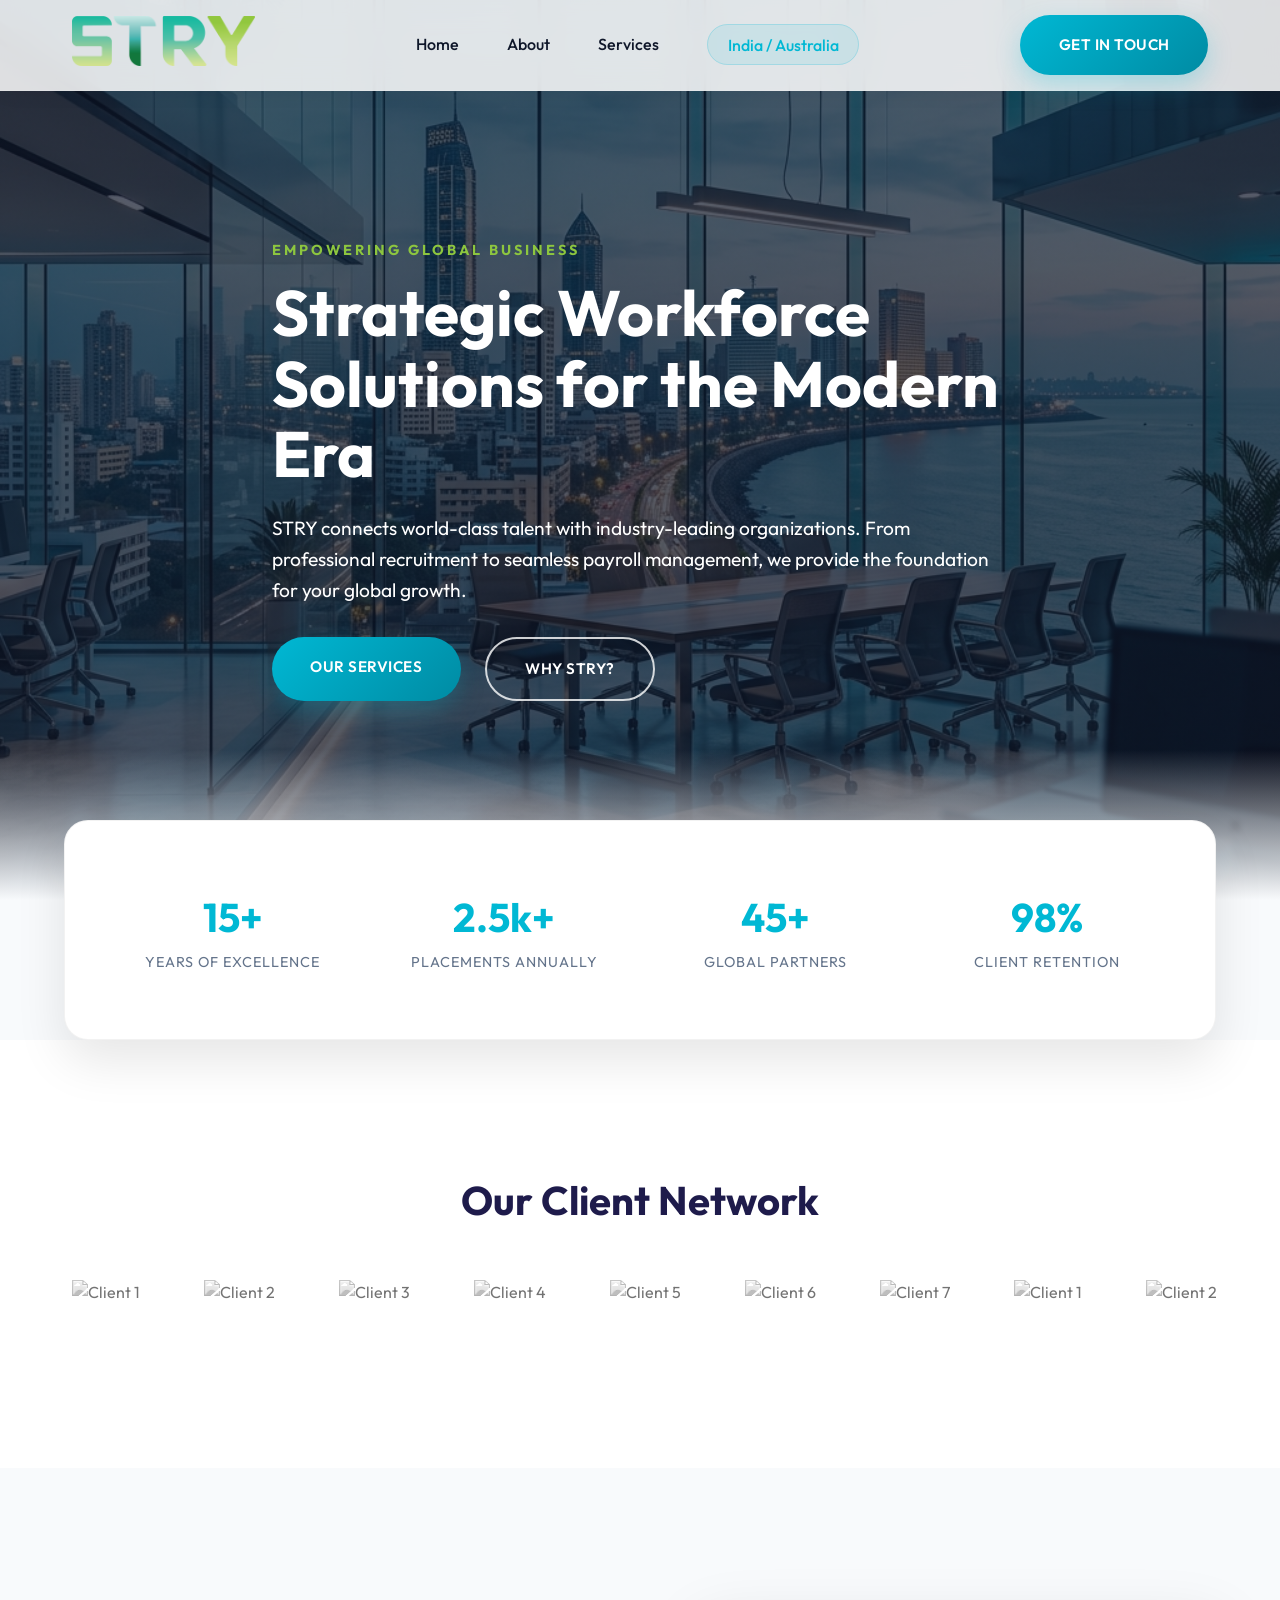
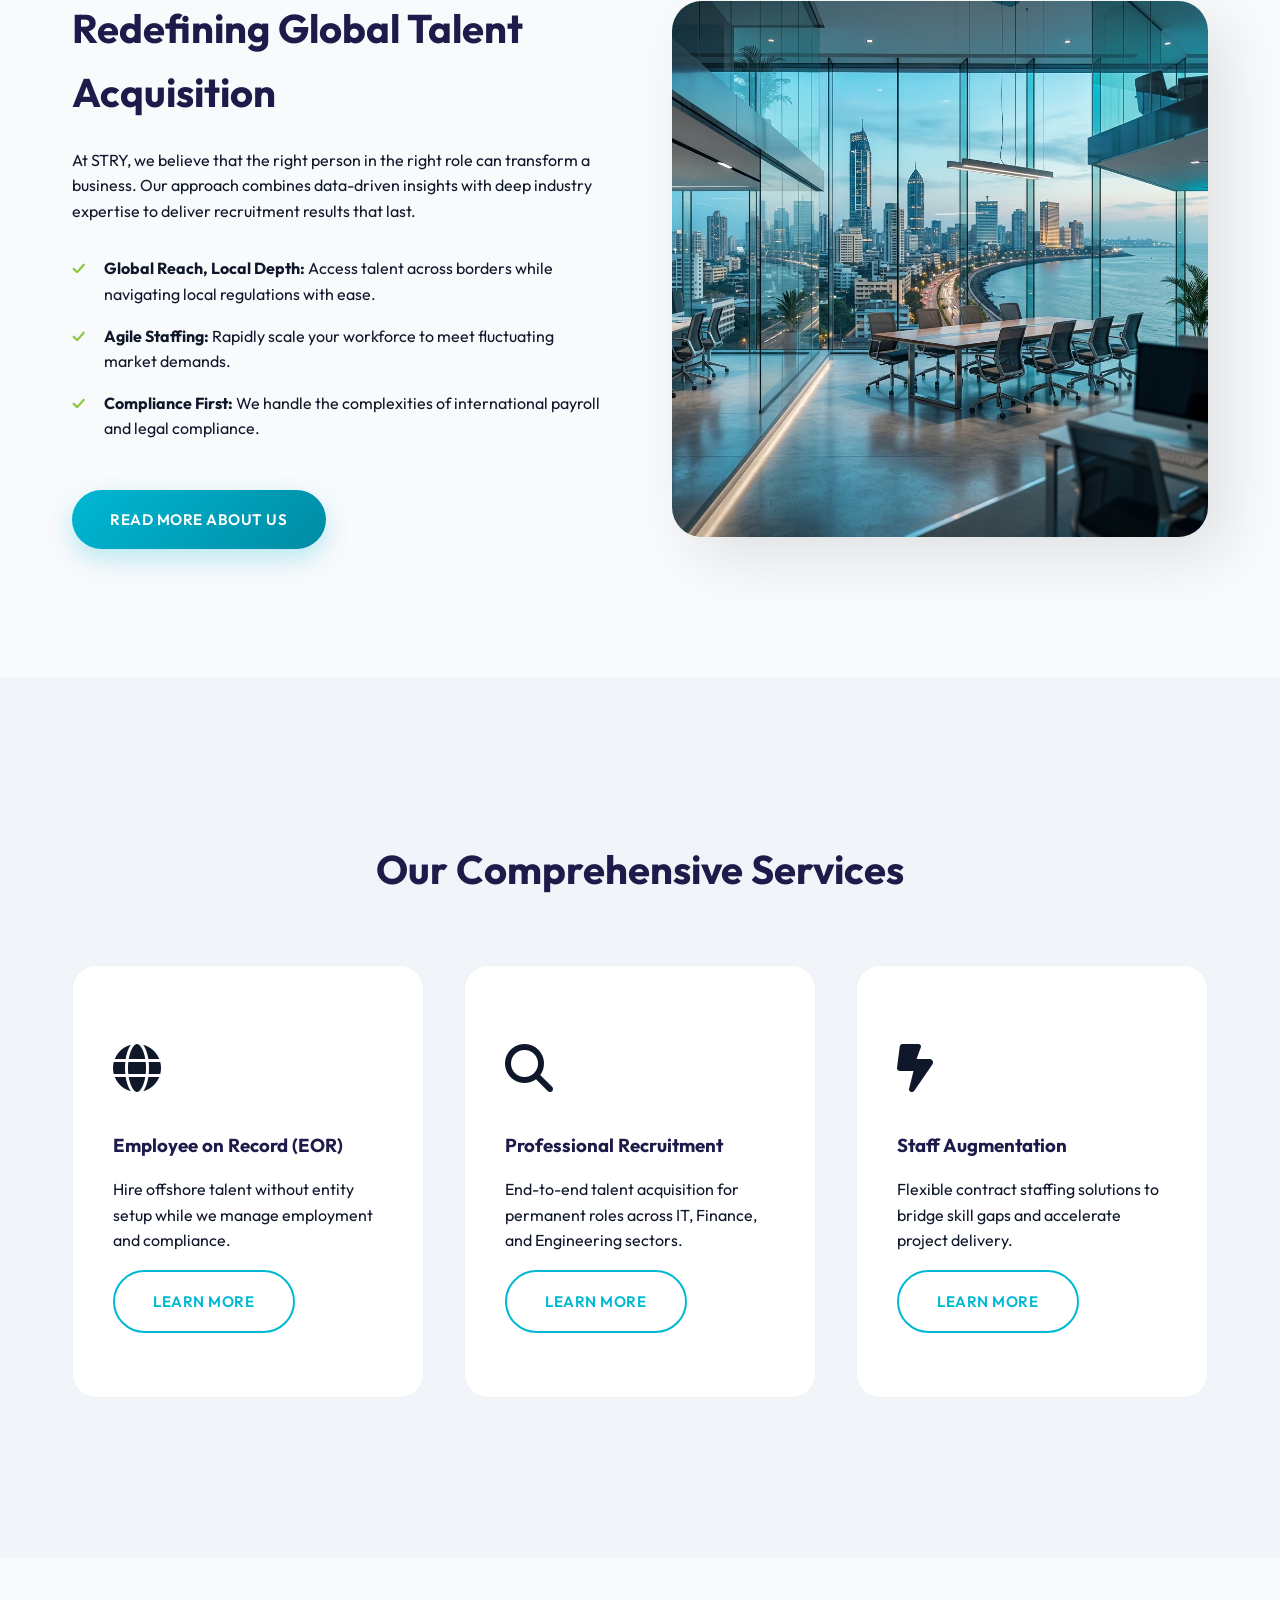
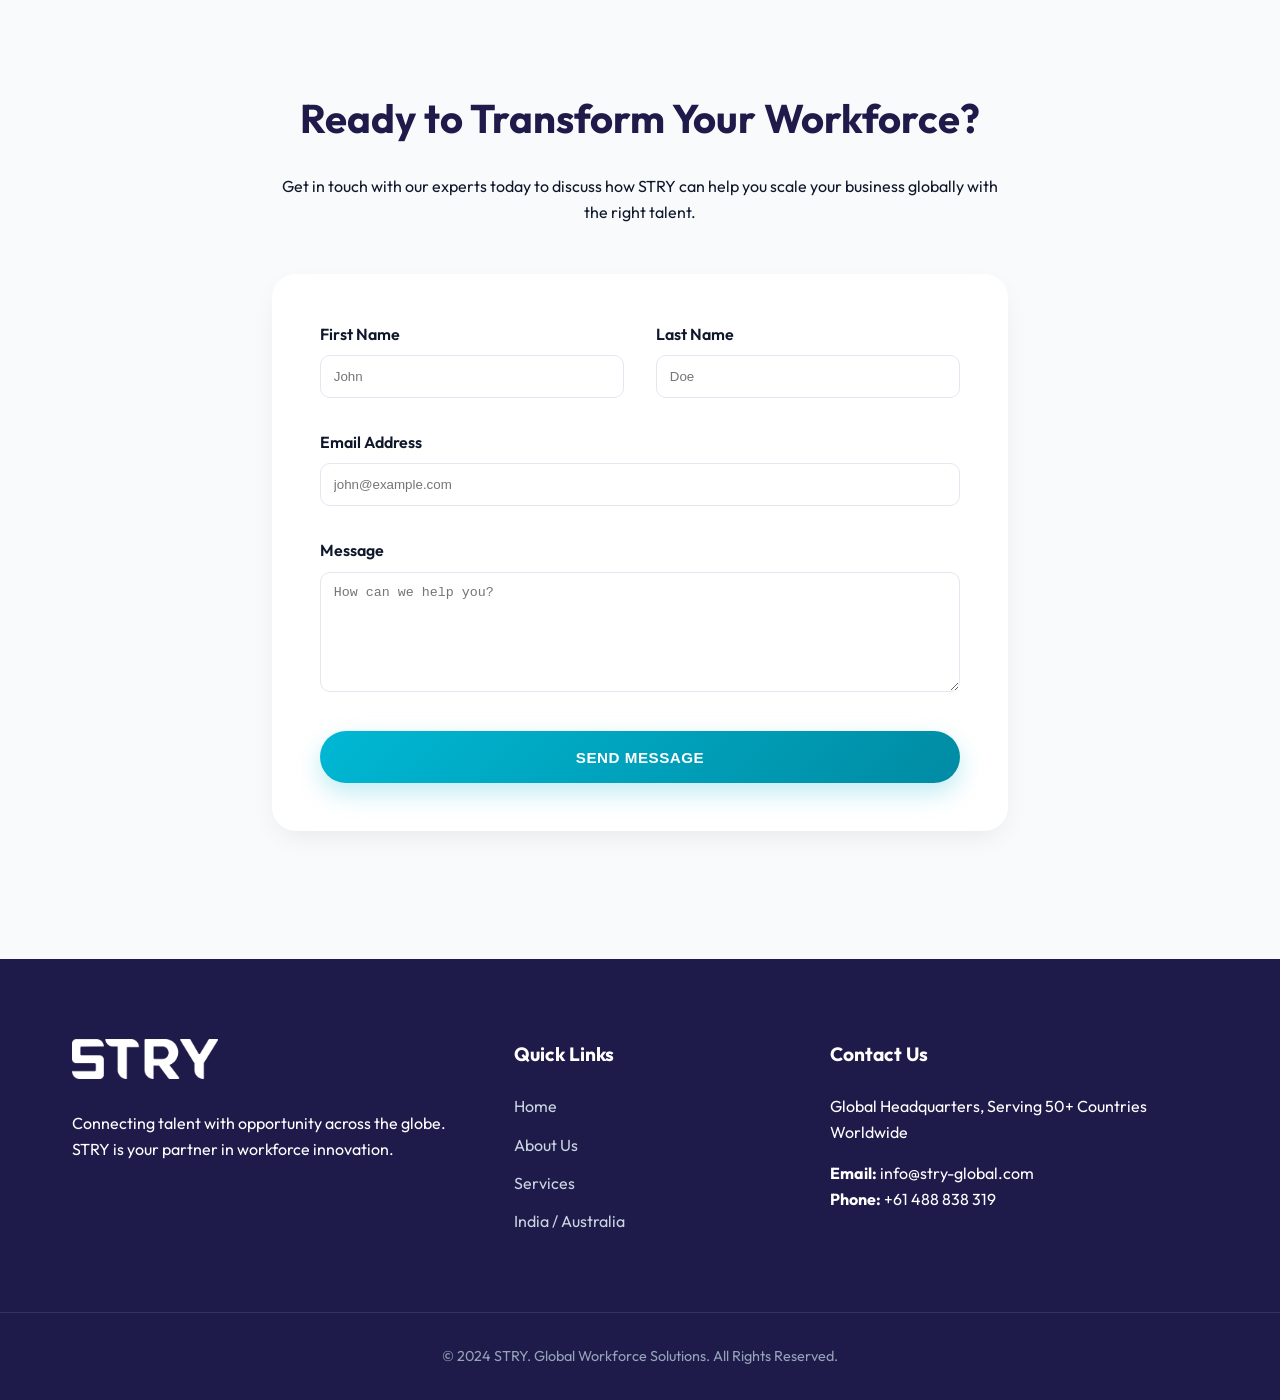
==== index.html @ 32bda9dc "Initial commit" ====
<!DOCTYPE html>
<html lang="en">

<head>
    <meta charset="UTF-8">
    <meta name="viewport" content="width=device-width, initial-scale=1.0">
    <title>STRY | Global Workforce Solutions & Recruitment Excellence</title>
    <meta name="description"
        content="STRY offers premier global workforce solutions, recruitment, and payroll management for businesses worldwide.">
    <link rel="stylesheet" href="style.css">
    <link rel="preconnect" href="https://fonts.googleapis.com">
    <link rel="preconnect" href="https://fonts.gstatic.com" crossorigin>
    <link href="https://fonts.googleapis.com/css2?family=Outfit:wght@300;400;500;600;700&display=swap" rel="stylesheet">
    <link rel="stylesheet" href="https://cdnjs.cloudflare.com/ajax/libs/font-awesome/6.5.1/css/all.min.css">
</head>

<body>
    <header>
        <nav class="container">
            <div class="logo">
                <a href="index.html"><img src="assets/logo.png" alt="STRY Logo" id="site-logo"></a>
            </div>
            <ul class="nav-links">
                <li><a href="index.html" class="active">Home</a></li>
                <li><a href="about.html">About</a></li>
                <li><a href="services.html">Services</a></li>
                <li><a href="coming-soon.html" class="special-link">India / Australia</a></li>
            </ul>
            <div class="nav-cta">
                <a href="#contact" class="btn btn-primary">Get in Touch</a>
            </div>
            <div class="menu-toggle" id="mobile-menu">
                <span></span>
                <span></span>
                <span></span>
            </div>
        </nav>
    </header>

    <main>
        <section id="home" class="hero">
            <div class="container hero-content">
                <h2 class="subheading reveal">EMPOWERING GLOBAL BUSINESS</h2>
                <h1 class="reveal delay-1">Strategic Workforce Solutions for the Modern Era</h1>
                <p class="reveal delay-2">STRY connects world-class talent with industry-leading organizations. From
                    professional recruitment to seamless payroll management, we provide the foundation for your global
                    growth.</p>
                <div class="hero-btns reveal delay-3">
                    <a href="services.html" class="btn btn-primary">Our Services</a>
                    <a href="about.html" class="btn btn-secondary">Why STRY?</a>
                </div>
            </div>
        </section>

        <section id="stats" class="stats-section reveal">
            <div class="container stats-grid">
                <div class="stat-item reveal delay-1">
                    <span class="number">15+</span>
                    <span class="label">Years of Excellence</span>
                </div>
                <div class="stat-item reveal delay-2">
                    <span class="number">2.5k+</span>
                    <span class="label">Placements Annually</span>
                </div>
                <div class="stat-item reveal delay-3">
                    <span class="number">45+</span>
                    <span class="label">Global Partners</span>
                </div>
                <div class="stat-item reveal delay-4">
                    <span class="number">98%</span>
                    <span class="label">Client Retention</span>
                </div>
            </div>
        </section>

        <section class="client-network reveal">
            <div class="container">
                <h2 class="section-title centered" style="margin-bottom: 3rem;">Our Client Network</h2>
                <div class="carousel-container">
                    <!-- Duplicate logos for infinite scroll effect -->
                    <img src="https://upload.wikimedia.org/wikipedia/commons/a/a9/Amazon_logo.svg" alt="Client 1"
                        class="client-logo">
                    <img src="https://upload.wikimedia.org/wikipedia/commons/2/2f/Google_2015_logo.svg" alt="Client 2"
                        class="client-logo">
                    <img src="https://upload.wikimedia.org/wikipedia/commons/0/08/Netflix_2015_logo.svg" alt="Client 3"
                        class="client-logo">
                    <img src="https://upload.wikimedia.org/wikipedia/commons/b/b1/Tesla_Motors.svg" alt="Client 4"
                        class="client-logo">
                    <img src="https://upload.wikimedia.org/wikipedia/commons/4/44/Microsoft_logo.svg" alt="Client 5"
                        class="client-logo">
                    <img src="https://upload.wikimedia.org/wikipedia/commons/f/fa/Apple_logo_black.svg" alt="Client 6"
                        class="client-logo">
                    <img src="https://upload.wikimedia.org/wikipedia/commons/0/05/Facebook_Logo_%282019%29.png"
                        alt="Client 7" class="client-logo">
                    <!-- Repeat for seamless transition -->
                    <img src="https://upload.wikimedia.org/wikipedia/commons/a/a9/Amazon_logo.svg" alt="Client 1"
                        class="client-logo">
                    <img src="https://upload.wikimedia.org/wikipedia/commons/2/2f/Google_2015_logo.svg" alt="Client 2"
                        class="client-logo">
                    <img src="https://upload.wikimedia.org/wikipedia/commons/0/08/Netflix_2015_logo.svg" alt="Client 3"
                        class="client-logo">
                    <img src="https://upload.wikimedia.org/wikipedia/commons/b/b1/Tesla_Motors.svg" alt="Client 4"
                        class="client-logo">
                    <img src="https://upload.wikimedia.org/wikipedia/commons/4/44/Microsoft_logo.svg" alt="Client 5"
                        class="client-logo">
                    <img src="https://upload.wikimedia.org/wikipedia/commons/f/fa/Apple_logo_black.svg" alt="Client 6"
                        class="client-logo">
                    <img src="https://upload.wikimedia.org/wikipedia/commons/0/05/Facebook_Logo_%282019%29.png"
                        alt="Client 7" class="client-logo">
                </div>
            </div>
        </section>

        <section id="about" class="about-section" style="background: var(--bg-light);">
            <div class="container about-grid">
                <div class="about-text">
                    <h2 class="section-title reveal">Redefining Global Talent Acquisition</h2>
                    <p class="reveal delay-1">At STRY, we believe that the right person in the right role can transform
                        a business. Our approach combines data-driven insights with deep industry expertise to deliver
                        recruitment results that last.</p>
                    <ul class="features-list">
                        <li class="reveal delay-2"><strong>Global Reach, Local Depth:</strong> Access talent across
                            borders while navigating local regulations with ease.</li>
                        <li class="reveal delay-3"><strong>Agile Staffing:</strong> Rapidly scale your workforce to meet
                            fluctuating market demands.</li>
                        <li class="reveal delay-4"><strong>Compliance First:</strong> We handle the complexities of
                            international payroll and legal compliance.</li>
                    </ul>
                    <a href="about.html" class="btn btn-primary reveal delay-5" style="margin-top: 2rem;">Read More
                        About Us</a>
                </div>
                <div class="about-image reveal delay-3">
                    <img src="assets/hero-bg.png" alt="STRY Global Office" class="rounded-img">
                </div>
            </div>
        </section>

        <section id="services" class="services-section">
            <div class="container">
                <h2 class="section-title centered reveal">Our Comprehensive Services</h2>
                <div class="services-grid">
                    <div class="service-card reveal delay-1">
                        <div class="service-icon"><i class="fa-solid fa-globe"></i></div>
                        <h3>Employee on Record (EOR)</h3>
                        <p>Hire offshore talent without entity setup while we manage employment and compliance.</p>
                        <a href="service-details.html" class="btn btn-secondary"
                            style="margin-top: 1rem; color: var(--primary); border-color: var(--primary);">Learn
                            More</a>
                    </div>
                    <div class="service-card reveal delay-2">
                        <div class="service-icon"><i class="fa-solid fa-magnifying-glass"></i></div>
                        <h3>Professional Recruitment</h3>
                        <p>End-to-end talent acquisition for permanent roles across IT, Finance, and Engineering
                            sectors.</p>
                        <a href="service-details.html" class="btn btn-secondary"
                            style="margin-top: 1rem; color: var(--primary); border-color: var(--primary);">Learn
                            More</a>
                    </div>
                    <div class="service-card reveal delay-3">
                        <div class="service-icon"><i class="fa-solid fa-bolt-lightning"></i></div>
                        <h3>Staff Augmentation</h3>
                        <p>Flexible contract staffing solutions to bridge skill gaps and accelerate project delivery.
                        </p>
                        <a href="service-details.html" class="btn btn-secondary"
                            style="margin-top: 1rem; color: var(--primary); border-color: var(--primary);">Learn
                            More</a>
                    </div>
                </div>
            </div>
        </section>

        <section id="contact" class="about-section">
            <div class="container" style="max-width: 800px; text-align: center;">
                <h2 class="section-title reveal">Ready to Transform Your Workforce?</h2>
                <p class="reveal delay-1">Get in touch with our experts today to discuss how STRY can help you scale
                    your business globally with the right talent.</p>
                <form class="reveal delay-2"
                    style="margin-top: 3rem; text-align: left; background: white; padding: 3rem; border-radius: 24px; box-shadow: var(--shadow);">
                    <div style="display: grid; grid-template-columns: 1fr 1fr; gap: 2rem; margin-bottom: 2rem;">
                        <div>
                            <label style="display: block; margin-bottom: 0.5rem; font-weight: 600;">First Name</label>
                            <input type="text" placeholder="John"
                                style="width: 100%; padding: 0.8rem; border: 1px solid #e2e8f0; border-radius: 10px;">
                        </div>
                        <div>
                            <label style="display: block; margin-bottom: 0.5rem; font-weight: 600;">Last Name</label>
                            <input type="text" placeholder="Doe"
                                style="width: 100%; padding: 0.8rem; border: 1px solid #e2e8f0; border-radius: 10px;">
                        </div>
                    </div>
                    <div style="margin-bottom: 2rem;">
                        <label style="display: block; margin-bottom: 0.5rem; font-weight: 600;">Email Address</label>
                        <input type="email" placeholder="john@example.com"
                            style="width: 100%; padding: 0.8rem; border: 1px solid #e2e8f0; border-radius: 10px;">
                    </div>
                    <div style="margin-bottom: 2rem;">
                        <label style="display: block; margin-bottom: 0.5rem; font-weight: 600;">Message</label>
                        <textarea placeholder="How can we help you?"
                            style="width: 100%; padding: 0.8rem; border: 1px solid #e2e8f0; border-radius: 10px; height: 120px;"></textarea>
                    </div>
                    <button type="submit" class="btn btn-primary" style="width: 100%;">Send Message</button>
                </form>
            </div>
        </section>
    </main>

    <footer>
        <div class="container footer-grid">
            <div class="footer-info reveal">
                <img src="assets/logo.png" alt="STRY Logo" class="footer-logo">
                <p>Connecting talent with opportunity across the globe. STRY is your partner in workforce innovation.
                </p>
            </div>
            <div class="footer-links reveal delay-1">
                <h4>Quick Links</h4>
                <ul>
                    <li><a href="index.html">Home</a></li>
                    <li><a href="about.html">About Us</a></li>
                    <li><a href="services.html">Services</a></li>
                    <li><a href="coming-soon.html">India / Australia</a></li>
                </ul>
            </div>
            <div class="footer-contact reveal delay-2">
                <h4>Contact Us</h4>
                <p>Global Headquarters, Serving 50+ Countries Worldwide</p>
                <p style="margin-top: 1rem;"><strong>Email:</strong> info@stry-global.com</p>
                <p><strong>Phone:</strong> +61 488 838 319</p>
            </div>
        </div>
        <div class="footer-bottom">
            <p>&copy; 2024 STRY. Global Workforce Solutions. All Rights Reserved.</p>
        </div>
    </footer>

    <script src="script.js"></script>
</body>

</html>
---- style.css ----
:root {
    --primary: #00B8D4;
    --primary-dark: #008ba3;
    --secondary: #8DC63F;
    --accent: #FF5722;
    --bg-light: #f8fafc;
    --text-dark: #0f172a;
    --text-muted: #64748b;
    --white: #ffffff;
    --dark-navy: #1e1b4b;
    --glass: rgba(255, 255, 255, 0.85);
    --transition: all 0.4s cubic-bezier(0.4, 0, 0.2, 1);
    --shadow: 0 10px 30px -10px rgba(0, 0, 0, 0.1);
}

* {
    margin: 0;
    padding: 0;
    box-sizing: border-box;
}

body {
    font-family: 'Outfit', sans-serif;
    background-color: var(--bg-light);
    color: var(--text-dark);
    line-height: 1.6;
    overflow-x: hidden;
}

.container {
    max-width: 1200px;
    margin: 0 auto;
    padding: 0 2rem;
}

/* Header & Nav */
header {
    background: var(--glass);
    backdrop-filter: blur(15px);
    -webkit-backdrop-filter: blur(15px);
    position: fixed;
    top: 0;
    width: 100%;
    z-index: 1000;
    box-shadow: 0 2px 20px rgba(0, 0, 0, 0.05);
    border-bottom: 1px solid rgba(255, 255, 255, 0.1);
}

nav {
    display: flex;
    justify-content: space-between;
    align-items: center;
    height: 90px;
}

.logo img {
    height: 50px;
    transition: var(--transition);
}

.nav-links {
    display: flex;
    list-style: none;
    gap: 3rem;
}

.nav-links a {
    text-decoration: none;
    color: var(--text-dark);
    font-weight: 500;
    font-size: 1rem;
    transition: var(--transition);
    position: relative;
}

.nav-links a:hover {
    color: var(--primary);
}

.nav-links a.special-link {
    color: var(--primary);
    background: rgba(0, 184, 212, 0.1);
    padding: 0.6rem 1.2rem;
    border-radius: 50px;
    border: 1px solid rgba(0, 184, 212, 0.2);
}

.nav-links a.special-link:hover {
    background: var(--primary);
    color: var(--white);
    transform: translateY(-2px);
}

.btn {
    padding: 1.1rem 2.4rem;
    border-radius: 50px;
    text-decoration: none;
    font-weight: 600;
    transition: var(--transition);
    display: inline-block;
    cursor: pointer;
    border: none;
    font-size: 0.95rem;
    letter-spacing: 0.5px;
    text-transform: uppercase;
}

.btn-primary {
    background: linear-gradient(135deg, var(--primary), var(--primary-dark));
    color: var(--white);
    box-shadow: 0 10px 25px rgba(0, 184, 212, 0.25);
}

.btn-primary:hover {
    transform: translateY(-4px);
    box-shadow: 0 15px 35px rgba(0, 184, 212, 0.35);
}

.btn-secondary {
    background: transparent;
    color: var(--white);
    border: 2px solid rgba(255, 255, 255, 0.8);
}

.btn-secondary:hover {
    background: var(--white);
    color: var(--primary);
    transform: translateY(-4px);
}

/* Hero Section */
.hero {
    min-height: 100vh;
    background: linear-gradient(rgba(15, 23, 42, 0.7), rgba(15, 23, 42, 0.7)), url('assets/hero-bg.png');
    background-size: cover;
    background-position: center;
    display: flex;
    align-items: center;
    color: var(--white);
    position: relative;
    padding: 120px 0 80px;
}

.hero.small-hero {
    min-height: 50vh;
}

.hero::after {
    content: '';
    position: absolute;
    bottom: 0;
    left: 0;
    right: 0;
    height: 150px;
    background: linear-gradient(to top, var(--bg-light), transparent);
}

.hero-content {
    max-width: 800px;
}

.subheading {
    color: var(--secondary);
    letter-spacing: 3px;
    font-size: 0.9rem;
    margin-bottom: 1rem;
}

.hero h1 {
    font-size: 4rem;
    line-height: 1.1;
    margin-bottom: 1.5rem;
    font-weight: 700;
}

.hero p {
    font-size: 1.2rem;
    margin-bottom: 2rem;
    opacity: 0.9;
}

.hero-btns {
    display: flex;
    gap: 1.5rem;
}

/* Stats Section */
.stats-section {
    background: var(--white);
    padding: 4rem 0;
    margin-top: -80px;
    position: relative;
    z-index: 10;
    border-radius: 24px;
    box-shadow: 0 20px 50px rgba(0, 0, 0, 0.1);
    width: 90%;
    margin-left: auto;
    margin-right: auto;
    border: 1px solid rgba(0,0,0,0.05);
}

.stats-grid {
    display: grid;
    grid-template-columns: repeat(4, 1fr);
    text-align: center;
}

.stat-item .number {
    display: block;
    font-size: 2.5rem;
    font-weight: 700;
    color: var(--primary);
}

.stat-item .label {
    color: var(--text-muted);
    font-size: 0.9rem;
    text-transform: uppercase;
    letter-spacing: 1px;
}

/* About Section */
.about-section {
    padding: 8rem 0;
}

.about-grid {
    display: grid;
    grid-template-columns: 1fr 1fr;
    gap: 4rem;
    align-items: center;
}

.section-title {
    font-size: 2.5rem;
    margin-bottom: 1.5rem;
    color: var(--dark-navy);
}

.section-title.centered {
    text-align: center;
    margin-bottom: 4rem;
}

.features-list {
    list-style: none;
    margin-top: 2rem;
}

.features-list li {
    margin-bottom: 1rem;
    padding-left: 2rem;
    position: relative;
}

.features-list li::before {
    content: '✓';
    position: absolute;
    left: 0;
    color: var(--secondary);
    font-weight: bold;
}

.rounded-img {
    width: 100%;
    border-radius: 30px;
    box-shadow: 20px 20px 60px rgba(0, 0, 0, 0.1);
}

/* Services Section */
.services-section {
    background-color: #f1f5f9;
    padding: 10rem 0;
}

.services-grid {
    display: grid;
    grid-template-columns: repeat(3, 1fr);
    gap: 2.5rem;
}

.service-card {
    background: var(--white);
    padding: 4rem 2.5rem;
    border-radius: 24px;
    transition: var(--transition);
    border: 1px solid rgba(0,0,0,0.05);
    position: relative;
    overflow: hidden;
}

.service-card::before {
    content: '';
    position: absolute;
    top: 0;
    left: 0;
    width: 100%;
    height: 4px;
    background: var(--primary);
    transform: scaleX(0);
    transition: var(--transition);
}

.service-card:hover::before {
    transform: scaleX(1);
}

.service-card:hover {
    transform: translateY(-15px) scale(1.02);
    box-shadow: 0 30px 60px rgba(0, 0, 0, 0.12);
}

.service-icon {
    font-size: 3rem;
    margin-bottom: 1.5rem;
}

.service-card h3 {
    margin-bottom: 1rem;
    color: var(--dark-navy);
}

/* Footer */
footer {
    background: var(--dark-navy);
    color: var(--white);
    padding: 5rem 0 2rem;
}

.footer-grid {
    display: grid;
    grid-template-columns: 1.5fr 1fr 1.5fr;
    gap: 4rem;
    margin-bottom: 4rem;
}

.footer-logo {
    height: 40px;
    margin-bottom: 1.5rem;
    filter: brightness(0) invert(1);
}

.footer-links h4, .footer-contact h4 {
    margin-bottom: 1.5rem;
    font-size: 1.2rem;
}

.footer-links ul {
    list-style: none;
}

.footer-links li {
    margin-bottom: 0.8rem;
}

.footer-links a {
    color: #cbd5e1;
    text-decoration: none;
    transition: var(--transition);
}

.footer-links a:hover {
    color: var(--secondary);
}

.newsletter-form {
    display: flex;
    gap: 1rem;
    margin-top: 1rem;
}

.newsletter-form input {
    padding: 0.8rem 1.5rem;
    border-radius: 50px;
    border: none;
    flex: 1;
}

.footer-bottom {
    text-align: center;
    padding-top: 2rem;
    border-top: 1px solid rgba(255, 255, 255, 0.1);
    color: #94a3b8;
    font-size: 0.9rem;
}

/* Mobile Menu */
.menu-toggle {
    display: none;
    flex-direction: column;
    gap: 6px;
    cursor: pointer;
}

.menu-toggle span {
    width: 30px;
    height: 3px;
    background: var(--text-dark);
    border-radius: 10px;
}

@media (max-width: 992px) {
    .nav-links {
        position: fixed;
        top: 90px;
        left: -100%;
        width: 100%;
        height: calc(100vh - 90px);
        background: var(--white);
        flex-direction: column;
        align-items: center;
        padding-top: 4rem;
        transition: var(--transition);
        z-index: 999;
    }
    
    .nav-links.active {
        left: 0;
    }

    .nav-cta {
        display: none;
    }
    
    .menu-toggle {
        display: flex;
    }
    
    .hero h1 {
        font-size: 3rem;
    }
    
    .about-grid, .footer-grid {
        grid-template-columns: 1fr;
    }
    
    .services-grid {
        grid-template-columns: 1fr 1fr;
    }
    
    .stats-grid {
        grid-template-columns: 1fr 1fr;
        gap: 2rem;
    }
}

/* Animations */
@keyframes fadeInUp {
    from {
        opacity: 0;
        transform: translateY(30px);
    }
    to {
        opacity: 1;
        transform: translateY(0);
    }
}

@keyframes fadeIn {
    from { opacity: 0; }
    to { opacity: 1; }
}

.reveal {
    opacity: 0;
    transform: translateY(30px);
    transition: all 0.8s cubic-bezier(0.4, 0, 0.2, 1);
}

.reveal.active {
    opacity: 1;
    transform: translateY(0);
}

/* Delay classes for staggered reveals */
.delay-1 { transition-delay: 0.2s; }
.delay-2 { transition-delay: 0.4s; }
.delay-3 { transition-delay: 0.6s; }
.delay-4 { transition-delay: 0.8s; }
.delay-5 { transition-delay: 1s; }

/* Leadership Grid */
.leadership-grid {
    display: grid;
    grid-template-columns: repeat(3, 1fr);
    gap: 2rem;
    margin-top: 4rem;
}

.leader-card {
    position: relative;
    border-radius: 20px;
    overflow: hidden;
    aspect-ratio: 4/5;
    background: #f1f5f9;
}

.leader-card img {
    width: 100%;
    height: 100%;
    object-fit: cover;
    filter: grayscale(100%);
    transition: var(--transition);
}

.leader-info {
    position: absolute;
    bottom: 0;
    left: 0;
    right: 0;
    padding: 2.5rem 1.5rem;
    background: linear-gradient(to top, rgba(0, 0, 0, 0.9), transparent);
    color: white;
    transform: translateY(100%);
    transition: var(--transition);
    opacity: 0;
}

.leader-card:hover img {
    filter: grayscale(0%);
    transform: scale(1.05);
}

.leader-card:hover .leader-info {
    transform: translateY(0);
    opacity: 1;
}

.leader-info h4 {
    font-size: 1.5rem;
    margin-bottom: 0.3rem;
}

.leader-info p {
    font-size: 0.9rem;
    opacity: 0.8;
}

/* Client Carousel */
.client-network {
    padding: 8rem 0;
    background: #fff;
    overflow: hidden;
}

.carousel-container {
    display: flex;
    gap: 4rem;
    width: max-content;
    animation: scroll 40s linear infinite;
}

.carousel-container:hover {
    animation-play-state: paused;
}

@keyframes scroll {
    0% { transform: translateX(0); }
    100% { transform: translateX(-50%); }
}

.client-logo {
    height: 60px;
    opacity: 0.6;
    transition: var(--transition);
    filter: grayscale(100%);
}

.client-logo:hover {
    opacity: 1;
    filter: grayscale(0%);
}
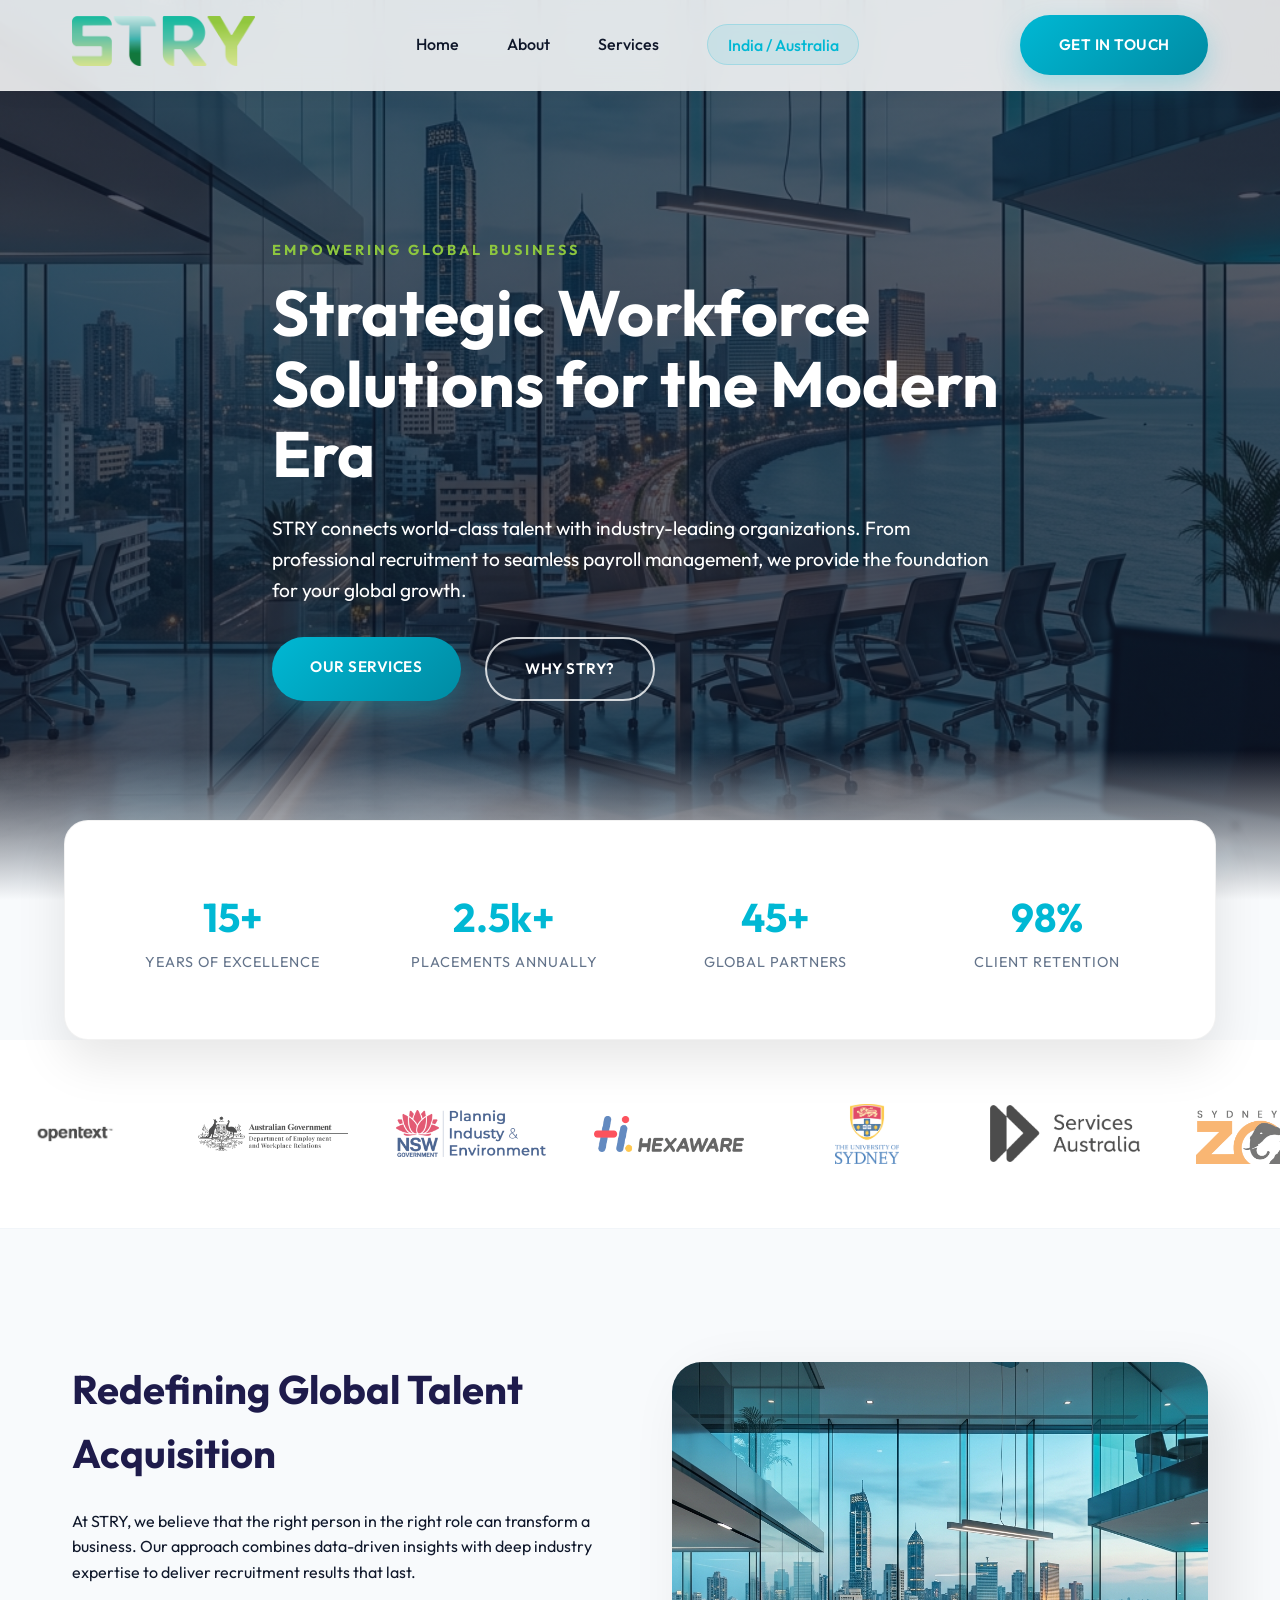
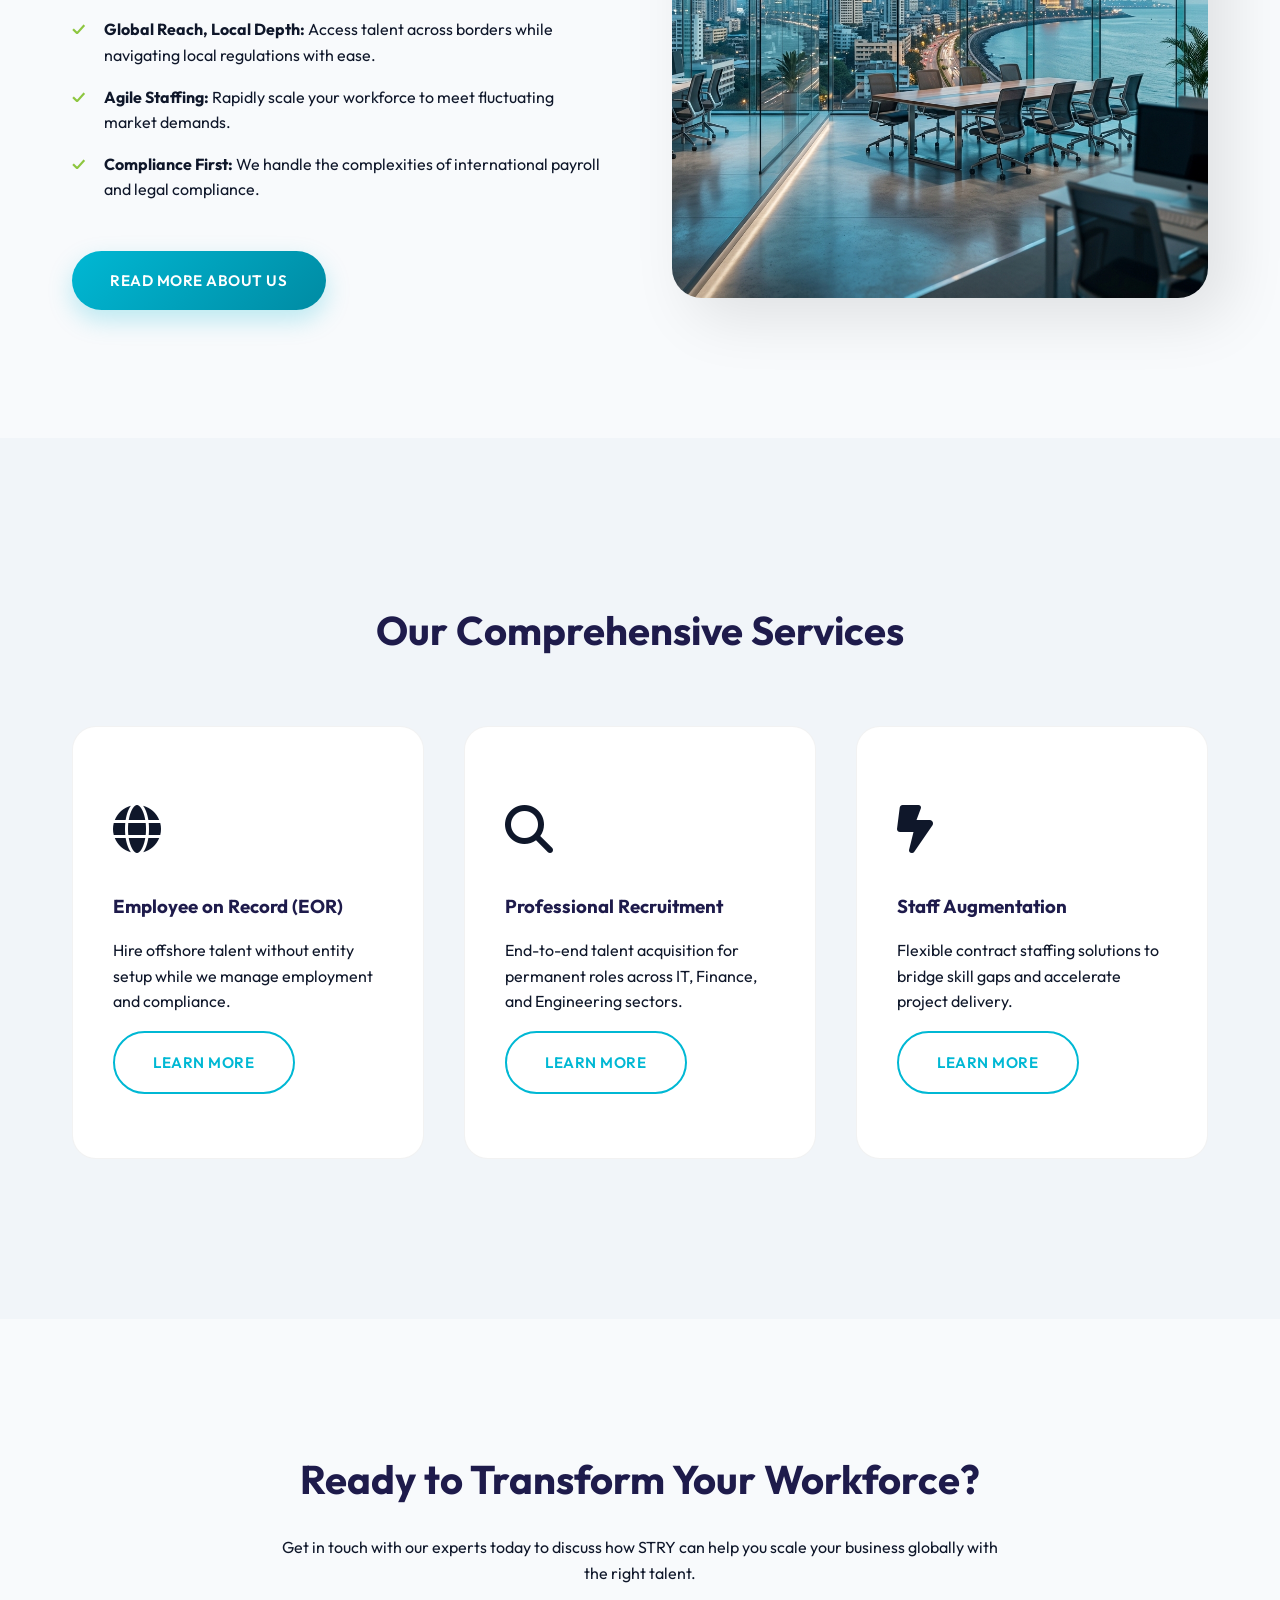
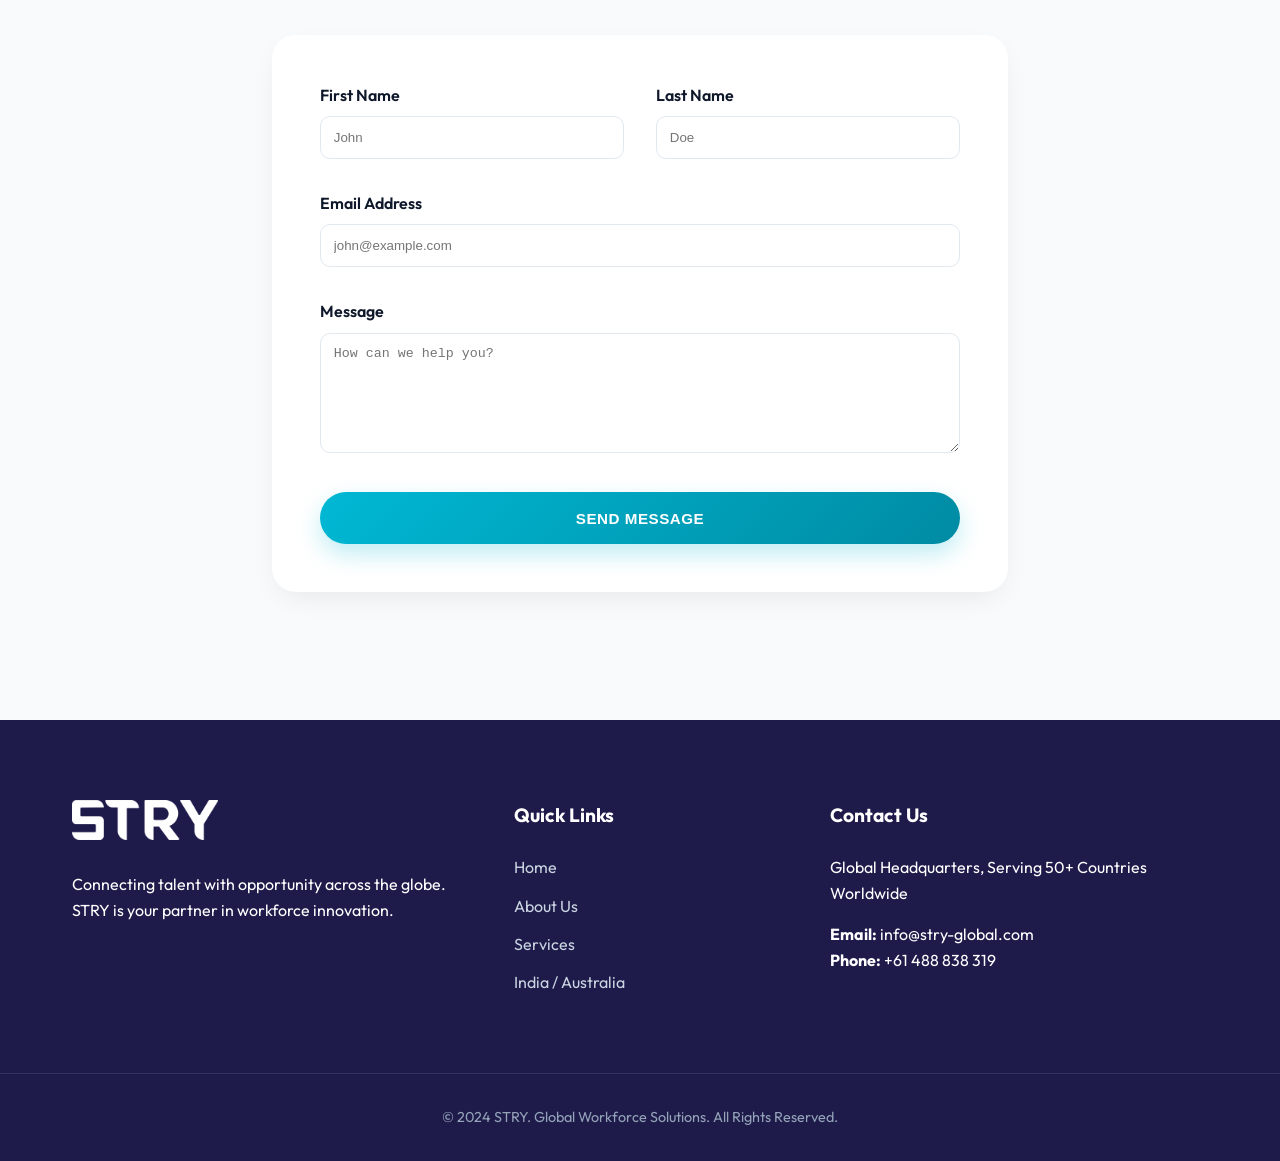
==== commit 76076812: "Updated UI and added assets" ====
--- a/index.html
+++ b/index.html
@@ -73,40 +73,46 @@
             </div>
         </section>
 
-        <section class="client-network reveal">
-            <div class="container">
-                <h2 class="section-title centered" style="margin-bottom: 3rem;">Our Client Network</h2>
-                <div class="carousel-container">
-                    <!-- Duplicate logos for infinite scroll effect -->
-                    <img src="https://upload.wikimedia.org/wikipedia/commons/a/a9/Amazon_logo.svg" alt="Client 1"
-                        class="client-logo">
-                    <img src="https://upload.wikimedia.org/wikipedia/commons/2/2f/Google_2015_logo.svg" alt="Client 2"
-                        class="client-logo">
-                    <img src="https://upload.wikimedia.org/wikipedia/commons/0/08/Netflix_2015_logo.svg" alt="Client 3"
-                        class="client-logo">
-                    <img src="https://upload.wikimedia.org/wikipedia/commons/b/b1/Tesla_Motors.svg" alt="Client 4"
-                        class="client-logo">
-                    <img src="https://upload.wikimedia.org/wikipedia/commons/4/44/Microsoft_logo.svg" alt="Client 5"
-                        class="client-logo">
-                    <img src="https://upload.wikimedia.org/wikipedia/commons/f/fa/Apple_logo_black.svg" alt="Client 6"
-                        class="client-logo">
-                    <img src="https://upload.wikimedia.org/wikipedia/commons/0/05/Facebook_Logo_%282019%29.png"
-                        alt="Client 7" class="client-logo">
-                    <!-- Repeat for seamless transition -->
-                    <img src="https://upload.wikimedia.org/wikipedia/commons/a/a9/Amazon_logo.svg" alt="Client 1"
-                        class="client-logo">
-                    <img src="https://upload.wikimedia.org/wikipedia/commons/2/2f/Google_2015_logo.svg" alt="Client 2"
-                        class="client-logo">
-                    <img src="https://upload.wikimedia.org/wikipedia/commons/0/08/Netflix_2015_logo.svg" alt="Client 3"
-                        class="client-logo">
-                    <img src="https://upload.wikimedia.org/wikipedia/commons/b/b1/Tesla_Motors.svg" alt="Client 4"
-                        class="client-logo">
-                    <img src="https://upload.wikimedia.org/wikipedia/commons/4/44/Microsoft_logo.svg" alt="Client 5"
-                        class="client-logo">
-                    <img src="https://upload.wikimedia.org/wikipedia/commons/f/fa/Apple_logo_black.svg" alt="Client 6"
-                        class="client-logo">
-                    <img src="https://upload.wikimedia.org/wikipedia/commons/0/05/Facebook_Logo_%282019%29.png"
-                        alt="Client 7" class="client-logo">
+        <section class="client-marquee-section">
+            <div class="marquee-container">
+                <div class="marquee-track">
+                    <!-- Set 1 -->
+                    <a href="about.html#client-network-section" class="marquee-item"><img src="assets/logos/opentext.png" alt="OpenText"></a>
+                    <a href="about.html#client-network-section" class="marquee-item"><img src="assets/logos/australian-government.png" alt="Australian Government"></a>
+                    <a href="about.html#client-network-section" class="marquee-item"><img src="assets/logos/nsw-government.png" alt="NSW Government"></a>
+                    <a href="about.html#client-network-section" class="marquee-item"><img src="assets/logos/hexaware.png" alt="Hexaware"></a>
+                    <a href="about.html#client-network-section" class="marquee-item"><img src="assets/logos/university-of-sydney.png" alt="University of Sydney"></a>
+                    <a href="about.html#client-network-section" class="marquee-item"><img src="assets/logos/services-australia.png" alt="Services Australia"></a>
+                    <a href="about.html#client-network-section" class="marquee-item"><img src="assets/logos/sydney-zoo.png" alt="Sydney Zoo"></a>
+                    <a href="about.html#client-network-section" class="marquee-item"><img src="assets/logos/comnet.png" alt="COMnet"></a>
+                    <a href="about.html#client-network-section" class="marquee-item"><img src="assets/logos/dxc-technology.png" alt="DXC Technology"></a>
+                    <a href="about.html#client-network-section" class="marquee-item"><img src="assets/logos/torrens-university.png" alt="Torrens University"></a>
+                    <a href="about.html#client-network-section" class="marquee-item"><img src="assets/logos/tcs.png" alt="TCS"></a>
+                    <a href="about.html#client-network-section" class="marquee-item"><img src="assets/logos/collabera.png" alt="Collabera"></a>
+                    <a href="about.html#client-network-section" class="marquee-item"><img src="assets/logos/sydney-trains.png" alt="Sydney Trains"></a>
+                    <a href="about.html#client-network-section" class="marquee-item"><img src="assets/logos/capgemini.png" alt="Capgemini"></a>
+                    <a href="about.html#client-network-section" class="marquee-item"><img src="assets/logos/cable-australia.png" alt="Cable Australia"></a>
+                    <a href="about.html#client-network-section" class="marquee-item"><img src="assets/logos/elecsome.png" alt="ELECSOME"></a>
+                    <a href="about.html#client-network-section" class="marquee-item"><img src="assets/logos/indepthit.png" alt="In-depth IT"></a>
+                    
+                    <!-- Duplicate Set 2 for Infinite Loop -->
+                    <a href="about.html#client-network-section" class="marquee-item"><img src="assets/logos/opentext.png" alt="OpenText"></a>
+                    <a href="about.html#client-network-section" class="marquee-item"><img src="assets/logos/australian-government.png" alt="Australian Government"></a>
+                    <a href="about.html#client-network-section" class="marquee-item"><img src="assets/logos/nsw-government.png" alt="NSW Government"></a>
+                    <a href="about.html#client-network-section" class="marquee-item"><img src="assets/logos/hexaware.png" alt="Hexaware"></a>
+                    <a href="about.html#client-network-section" class="marquee-item"><img src="assets/logos/university-of-sydney.png" alt="University of Sydney"></a>
+                    <a href="about.html#client-network-section" class="marquee-item"><img src="assets/logos/services-australia.png" alt="Services Australia"></a>
+                    <a href="about.html#client-network-section" class="marquee-item"><img src="assets/logos/sydney-zoo.png" alt="Sydney Zoo"></a>
+                    <a href="about.html#client-network-section" class="marquee-item"><img src="assets/logos/comnet.png" alt="COMnet"></a>
+                    <a href="about.html#client-network-section" class="marquee-item"><img src="assets/logos/dxc-technology.png" alt="DXC Technology"></a>
+                    <a href="about.html#client-network-section" class="marquee-item"><img src="assets/logos/torrens-university.png" alt="Torrens University"></a>
+                    <a href="about.html#client-network-section" class="marquee-item"><img src="assets/logos/tcs.png" alt="TCS"></a>
+                    <a href="about.html#client-network-section" class="marquee-item"><img src="assets/logos/collabera.png" alt="Collabera"></a>
+                    <a href="about.html#client-network-section" class="marquee-item"><img src="assets/logos/sydney-trains.png" alt="Sydney Trains"></a>
+                    <a href="about.html#client-network-section" class="marquee-item"><img src="assets/logos/capgemini.png" alt="Capgemini"></a>
+                    <a href="about.html#client-network-section" class="marquee-item"><img src="assets/logos/cable-australia.png" alt="Cable Australia"></a>
+                    <a href="about.html#client-network-section" class="marquee-item"><img src="assets/logos/elecsome.png" alt="ELECSOME"></a>
+                    <a href="about.html#client-network-section" class="marquee-item"><img src="assets/logos/indepthit.png" alt="In-depth IT"></a>
                 </div>
             </div>
         </section>
@@ -232,6 +238,11 @@
         </div>
     </footer>
 
+
+    <a href="#" class="back-to-top" id="back-to-top">
+        <i class="fas fa-arrow-up"></i>
+    </a>
+
     <script src="script.js"></script>
 </body>
 
--- a/style.css
+++ b/style.css
@@ -491,7 +491,7 @@
     position: relative;
     border-radius: 20px;
     overflow: hidden;
-    aspect-ratio: 4/5;
+    aspect-ratio: 3/2;
     background: #f1f5f9;
 }
 
@@ -508,12 +508,10 @@
     bottom: 0;
     left: 0;
     right: 0;
-    padding: 2.5rem 1.5rem;
-    background: linear-gradient(to top, rgba(0, 0, 0, 0.9), transparent);
+    padding: 1.5rem;
+    background: linear-gradient(to top, rgba(0, 0, 0, 0.8) 0%, rgba(0, 0, 0, 0.4) 60%, transparent 100%);
     color: white;
-    transform: translateY(100%);
-    transition: var(--transition);
-    opacity: 0;
+    transition: var(--transition);
 }
 
 .leader-card:hover img {
@@ -522,8 +520,7 @@
 }
 
 .leader-card:hover .leader-info {
-    transform: translateY(0);
-    opacity: 1;
+    background: linear-gradient(to top, var(--primary) 0%, rgba(0, 184, 212, 0.6) 60%, transparent 100%);
 }
 
 .leader-info h4 {
@@ -536,37 +533,187 @@
     opacity: 0.8;
 }
 
-/* Client Carousel */
+/* Client Grid Section */
 .client-network {
-    padding: 8rem 0;
+    padding: 6rem 0;
     background: #fff;
+}
+
+.carousel-viewport {
+    width: 100%;
     overflow: hidden;
-}
-
-.carousel-container {
-    display: flex;
-    gap: 4rem;
+    position: relative;
+    margin-top: 3rem;
+}
+
+.carousel-track {
+    display: flex;
+    transition: transform 0.8s cubic-bezier(0.65, 0, 0.35, 1);
+    width: 100%;
+}
+
+.carousel-slide {
+    min-width: 100%;
+    flex-shrink: 0;
+}
+
+.client-grid {
+    display: grid;
+    grid-template-columns: repeat(6, 1fr);
+    gap: 1.5rem;
+    padding: 0.5rem;
+}
+
+.client-card {
+    background: #fff;
+    border: 1px solid #f1f5f9;
+    padding: 1.5rem;
+    display: flex;
+    align-items: center;
+    justify-content: center;
+    height: 120px;
+    transition: var(--transition);
+    border-radius: 12px;
+}
+
+.client-card:hover {
+    box-shadow: 0 10px 25px rgba(0, 0, 0, 0.05);
+    transform: translateY(-5px);
+    border-color: var(--primary);
+}
+
+.client-logo {
+    max-width: 100%;
+    max-height: 70px;
+    object-fit: contain;
+    transition: var(--transition);
+}
+
+/* Pagination Dots Styling */
+.carousel-dots {
+    display: flex;
+    justify-content: center;
+    gap: 0.8rem;
+    margin-top: 3rem;
+}
+
+.dot {
+    width: 12px;
+    height: 12px;
+    border-radius: 50%;
+    background: #e2e8f0;
+    cursor: pointer;
+    transition: var(--transition);
+}
+
+.dot.active {
+    background: #e11d48;
+    width: 30px;
+    border-radius: 10px;
+}
+
+/* Logo Text Fallback Styling */
+.logo-text {
+    text-align: center;
+    line-height: 1.2;
+    text-transform: uppercase;
+    letter-spacing: 1px;
+    user-select: none;
+    padding: 0 10px;
+}
+
+/* Back to Top Button */
+.back-to-top {
+    position: fixed;
+    bottom: 30px;
+    right: 30px;
+    width: 50px;
+    height: 50px;
+    background: var(--primary);
+    color: white;
+    border-radius: 50%;
+    display: flex;
+    align-items: center;
+    justify-content: center;
+    text-decoration: none;
+    box-shadow: 0 10px 25px rgba(0, 184, 212, 0.3);
+    transition: var(--transition);
+    opacity: 0;
+    visibility: hidden;
+    z-index: 1000;
+}
+
+.back-to-top.show {
+    opacity: 1;
+    visibility: visible;
+}
+
+.back-to-top:hover {
+    background: var(--primary-dark);
+    transform: translateY(-5px);
+}
+
+@media (max-width: 1100px) {
+    .client-grid {
+        grid-template-columns: repeat(4, 1fr);
+    }
+}
+
+@media (max-width: 768px) {
+    .client-grid {
+        grid-template-columns: repeat(2, 1fr);
+    }
+}
+
+/* Continuous Marquee Slider */
+.client-marquee-section {
+    padding: 3rem 0;
+    background: #fff;
+    border-bottom: 1px solid #f1f5f9;
+    overflow: hidden;
+}
+
+.marquee-container {
+    width: 100%;
+    overflow: hidden;
+    position: relative;
+    padding: 1rem 0;
+}
+
+.marquee-track {
+    display: flex;
     width: max-content;
-    animation: scroll 40s linear infinite;
-}
-
-.carousel-container:hover {
+    animation: marquee-scroll 40s linear infinite;
+    gap: 3rem;
+}
+
+.marquee-track:hover {
     animation-play-state: paused;
 }
 
-@keyframes scroll {
+.marquee-item {
+    flex-shrink: 0;
+    display: flex;
+    align-items: center;
+    justify-content: center;
+    height: 60px;
+    width: 150px;
+    opacity: 0.7;
+    transition: var(--transition);
+}
+
+.marquee-item:hover {
+    opacity: 1;
+    transform: scale(1.1);
+}
+
+.marquee-item img {
+    max-width: 100%;
+    max-height: 100%;
+    object-fit: contain;
+}
+
+@keyframes marquee-scroll {
     0% { transform: translateX(0); }
     100% { transform: translateX(-50%); }
 }
-
-.client-logo {
-    height: 60px;
-    opacity: 0.6;
-    transition: var(--transition);
-    filter: grayscale(100%);
-}
-
-.client-logo:hover {
-    opacity: 1;
-    filter: grayscale(0%);
-}
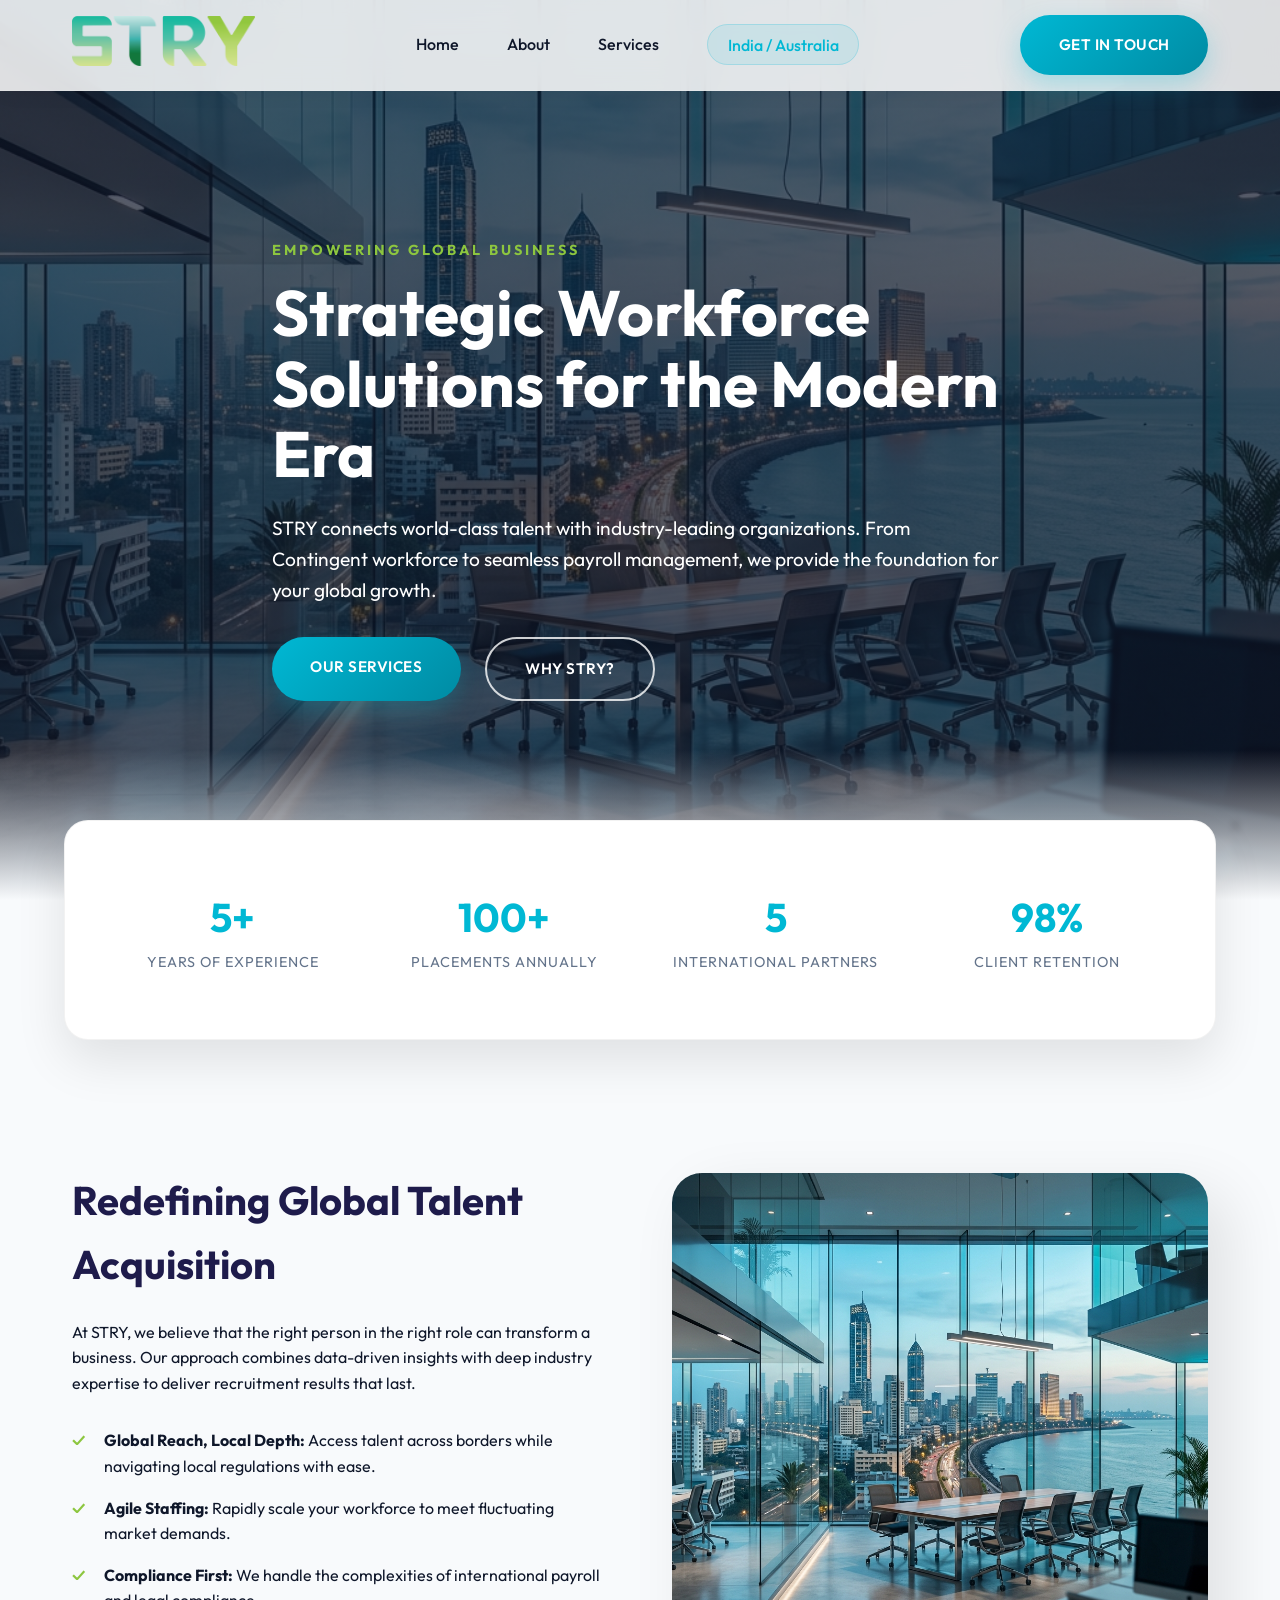
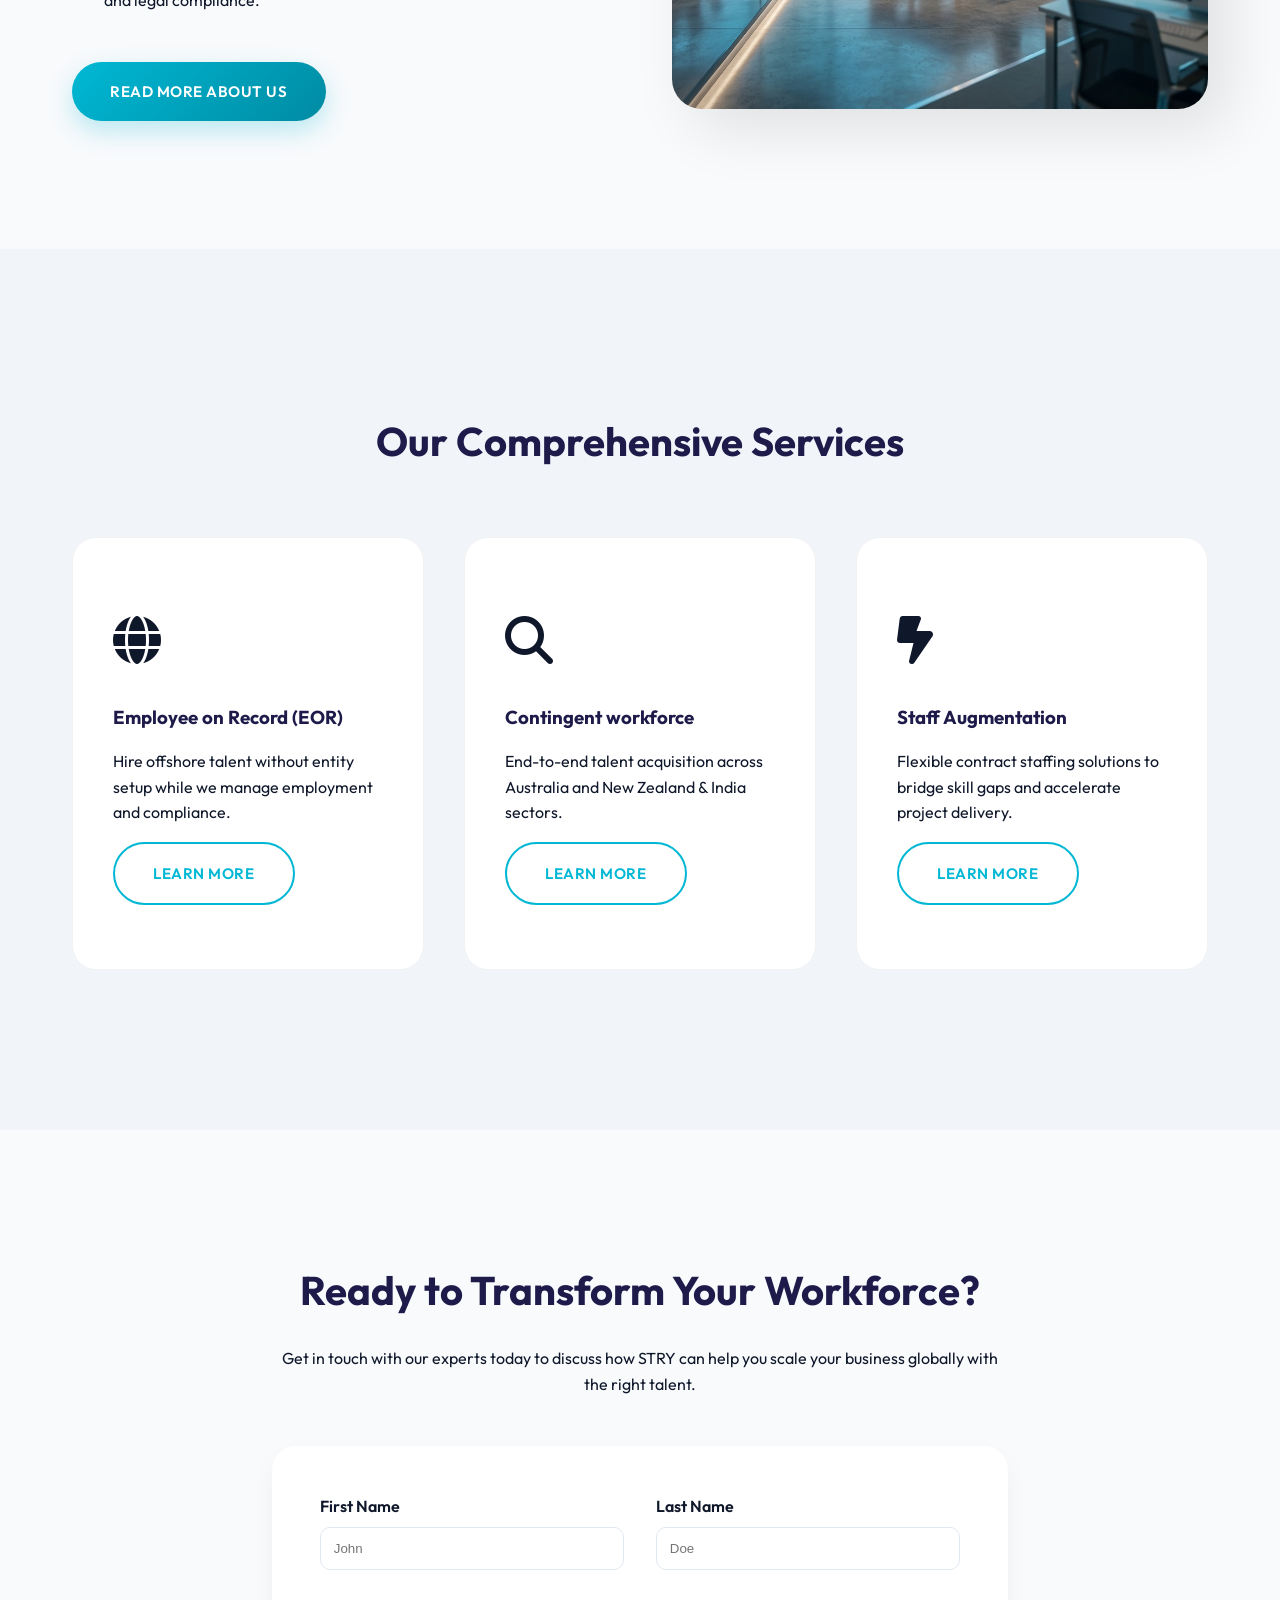
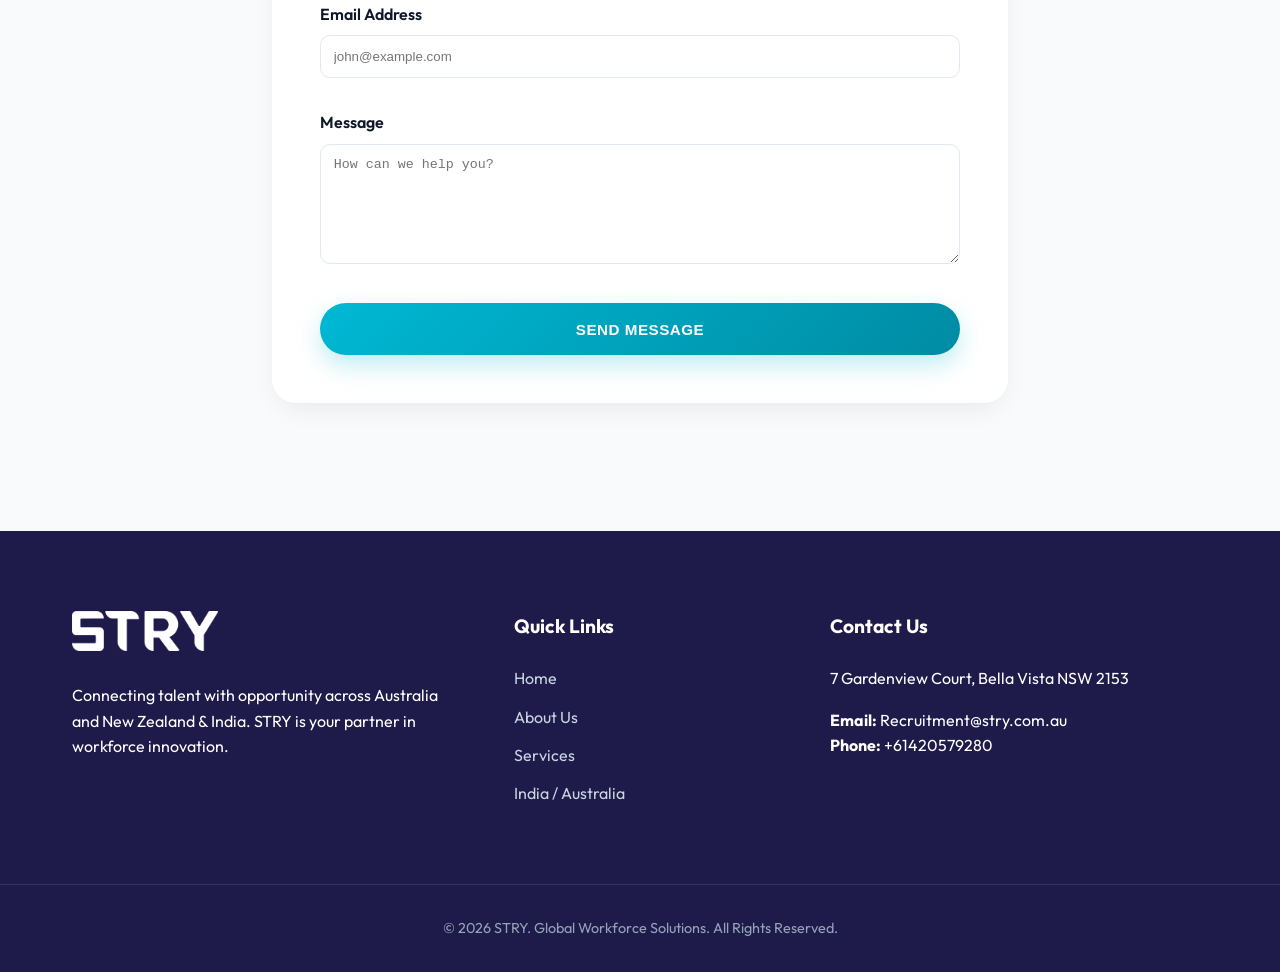
==== commit b676a532: "your changes" ====
--- a/index.html
+++ b/index.html
@@ -43,7 +43,7 @@
                 <h2 class="subheading reveal">EMPOWERING GLOBAL BUSINESS</h2>
                 <h1 class="reveal delay-1">Strategic Workforce Solutions for the Modern Era</h1>
                 <p class="reveal delay-2">STRY connects world-class talent with industry-leading organizations. From
-                    professional recruitment to seamless payroll management, we provide the foundation for your global
+                    Contingent workforce to seamless payroll management, we provide the foundation for your global
                     growth.</p>
                 <div class="hero-btns reveal delay-3">
                     <a href="services.html" class="btn btn-primary">Our Services</a>
@@ -55,16 +55,16 @@
         <section id="stats" class="stats-section reveal">
             <div class="container stats-grid">
                 <div class="stat-item reveal delay-1">
-                    <span class="number">15+</span>
-                    <span class="label">Years of Excellence</span>
+                    <span class="number">5+</span>
+                    <span class="label">years of experience</span>
                 </div>
                 <div class="stat-item reveal delay-2">
-                    <span class="number">2.5k+</span>
-                    <span class="label">Placements Annually</span>
+                    <span class="number">100+</span>
+                    <span class="label">placements annually</span>
                 </div>
                 <div class="stat-item reveal delay-3">
-                    <span class="number">45+</span>
-                    <span class="label">Global Partners</span>
+                    <span class="number">5</span>
+                    <span class="label">international partners</span>
                 </div>
                 <div class="stat-item reveal delay-4">
                     <span class="number">98%</span>
@@ -73,49 +73,6 @@
             </div>
         </section>
 
-        <section class="client-marquee-section">
-            <div class="marquee-container">
-                <div class="marquee-track">
-                    <!-- Set 1 -->
-                    <a href="about.html#client-network-section" class="marquee-item"><img src="assets/logos/opentext.png" alt="OpenText"></a>
-                    <a href="about.html#client-network-section" class="marquee-item"><img src="assets/logos/australian-government.png" alt="Australian Government"></a>
-                    <a href="about.html#client-network-section" class="marquee-item"><img src="assets/logos/nsw-government.png" alt="NSW Government"></a>
-                    <a href="about.html#client-network-section" class="marquee-item"><img src="assets/logos/hexaware.png" alt="Hexaware"></a>
-                    <a href="about.html#client-network-section" class="marquee-item"><img src="assets/logos/university-of-sydney.png" alt="University of Sydney"></a>
-                    <a href="about.html#client-network-section" class="marquee-item"><img src="assets/logos/services-australia.png" alt="Services Australia"></a>
-                    <a href="about.html#client-network-section" class="marquee-item"><img src="assets/logos/sydney-zoo.png" alt="Sydney Zoo"></a>
-                    <a href="about.html#client-network-section" class="marquee-item"><img src="assets/logos/comnet.png" alt="COMnet"></a>
-                    <a href="about.html#client-network-section" class="marquee-item"><img src="assets/logos/dxc-technology.png" alt="DXC Technology"></a>
-                    <a href="about.html#client-network-section" class="marquee-item"><img src="assets/logos/torrens-university.png" alt="Torrens University"></a>
-                    <a href="about.html#client-network-section" class="marquee-item"><img src="assets/logos/tcs.png" alt="TCS"></a>
-                    <a href="about.html#client-network-section" class="marquee-item"><img src="assets/logos/collabera.png" alt="Collabera"></a>
-                    <a href="about.html#client-network-section" class="marquee-item"><img src="assets/logos/sydney-trains.png" alt="Sydney Trains"></a>
-                    <a href="about.html#client-network-section" class="marquee-item"><img src="assets/logos/capgemini.png" alt="Capgemini"></a>
-                    <a href="about.html#client-network-section" class="marquee-item"><img src="assets/logos/cable-australia.png" alt="Cable Australia"></a>
-                    <a href="about.html#client-network-section" class="marquee-item"><img src="assets/logos/elecsome.png" alt="ELECSOME"></a>
-                    <a href="about.html#client-network-section" class="marquee-item"><img src="assets/logos/indepthit.png" alt="In-depth IT"></a>
-                    
-                    <!-- Duplicate Set 2 for Infinite Loop -->
-                    <a href="about.html#client-network-section" class="marquee-item"><img src="assets/logos/opentext.png" alt="OpenText"></a>
-                    <a href="about.html#client-network-section" class="marquee-item"><img src="assets/logos/australian-government.png" alt="Australian Government"></a>
-                    <a href="about.html#client-network-section" class="marquee-item"><img src="assets/logos/nsw-government.png" alt="NSW Government"></a>
-                    <a href="about.html#client-network-section" class="marquee-item"><img src="assets/logos/hexaware.png" alt="Hexaware"></a>
-                    <a href="about.html#client-network-section" class="marquee-item"><img src="assets/logos/university-of-sydney.png" alt="University of Sydney"></a>
-                    <a href="about.html#client-network-section" class="marquee-item"><img src="assets/logos/services-australia.png" alt="Services Australia"></a>
-                    <a href="about.html#client-network-section" class="marquee-item"><img src="assets/logos/sydney-zoo.png" alt="Sydney Zoo"></a>
-                    <a href="about.html#client-network-section" class="marquee-item"><img src="assets/logos/comnet.png" alt="COMnet"></a>
-                    <a href="about.html#client-network-section" class="marquee-item"><img src="assets/logos/dxc-technology.png" alt="DXC Technology"></a>
-                    <a href="about.html#client-network-section" class="marquee-item"><img src="assets/logos/torrens-university.png" alt="Torrens University"></a>
-                    <a href="about.html#client-network-section" class="marquee-item"><img src="assets/logos/tcs.png" alt="TCS"></a>
-                    <a href="about.html#client-network-section" class="marquee-item"><img src="assets/logos/collabera.png" alt="Collabera"></a>
-                    <a href="about.html#client-network-section" class="marquee-item"><img src="assets/logos/sydney-trains.png" alt="Sydney Trains"></a>
-                    <a href="about.html#client-network-section" class="marquee-item"><img src="assets/logos/capgemini.png" alt="Capgemini"></a>
-                    <a href="about.html#client-network-section" class="marquee-item"><img src="assets/logos/cable-australia.png" alt="Cable Australia"></a>
-                    <a href="about.html#client-network-section" class="marquee-item"><img src="assets/logos/elecsome.png" alt="ELECSOME"></a>
-                    <a href="about.html#client-network-section" class="marquee-item"><img src="assets/logos/indepthit.png" alt="In-depth IT"></a>
-                </div>
-            </div>
-        </section>
 
         <section id="about" class="about-section" style="background: var(--bg-light);">
             <div class="container about-grid">
@@ -155,9 +112,8 @@
                     </div>
                     <div class="service-card reveal delay-2">
                         <div class="service-icon"><i class="fa-solid fa-magnifying-glass"></i></div>
-                        <h3>Professional Recruitment</h3>
-                        <p>End-to-end talent acquisition for permanent roles across IT, Finance, and Engineering
-                            sectors.</p>
+                        <h3>Contingent workforce</h3>
+                        <p>End-to-end talent acquisition across Australia and New Zealand & India sectors.</p>
                         <a href="service-details.html" class="btn btn-secondary"
                             style="margin-top: 1rem; color: var(--primary); border-color: var(--primary);">Learn
                             More</a>
@@ -214,7 +170,7 @@
         <div class="container footer-grid">
             <div class="footer-info reveal">
                 <img src="assets/logo.png" alt="STRY Logo" class="footer-logo">
-                <p>Connecting talent with opportunity across the globe. STRY is your partner in workforce innovation.
+                <p>Connecting talent with opportunity across Australia and New Zealand & India. STRY is your partner in workforce innovation.
                 </p>
             </div>
             <div class="footer-links reveal delay-1">
@@ -228,13 +184,13 @@
             </div>
             <div class="footer-contact reveal delay-2">
                 <h4>Contact Us</h4>
-                <p>Global Headquarters, Serving 50+ Countries Worldwide</p>
-                <p style="margin-top: 1rem;"><strong>Email:</strong> info@stry-global.com</p>
-                <p><strong>Phone:</strong> +61 488 838 319</p>
+                <p>7 Gardenview Court, Bella Vista NSW 2153</p>
+                <p style="margin-top: 1rem;"><strong>Email:</strong> Recruitment@stry.com.au</p>
+                <p><strong>Phone:</strong> +61420579280</p>
             </div>
         </div>
         <div class="footer-bottom">
-            <p>&copy; 2024 STRY. Global Workforce Solutions. All Rights Reserved.</p>
+            <p>&copy; 2026 STRY. Global Workforce Solutions. All Rights Reserved.</p>
         </div>
     </footer>
 
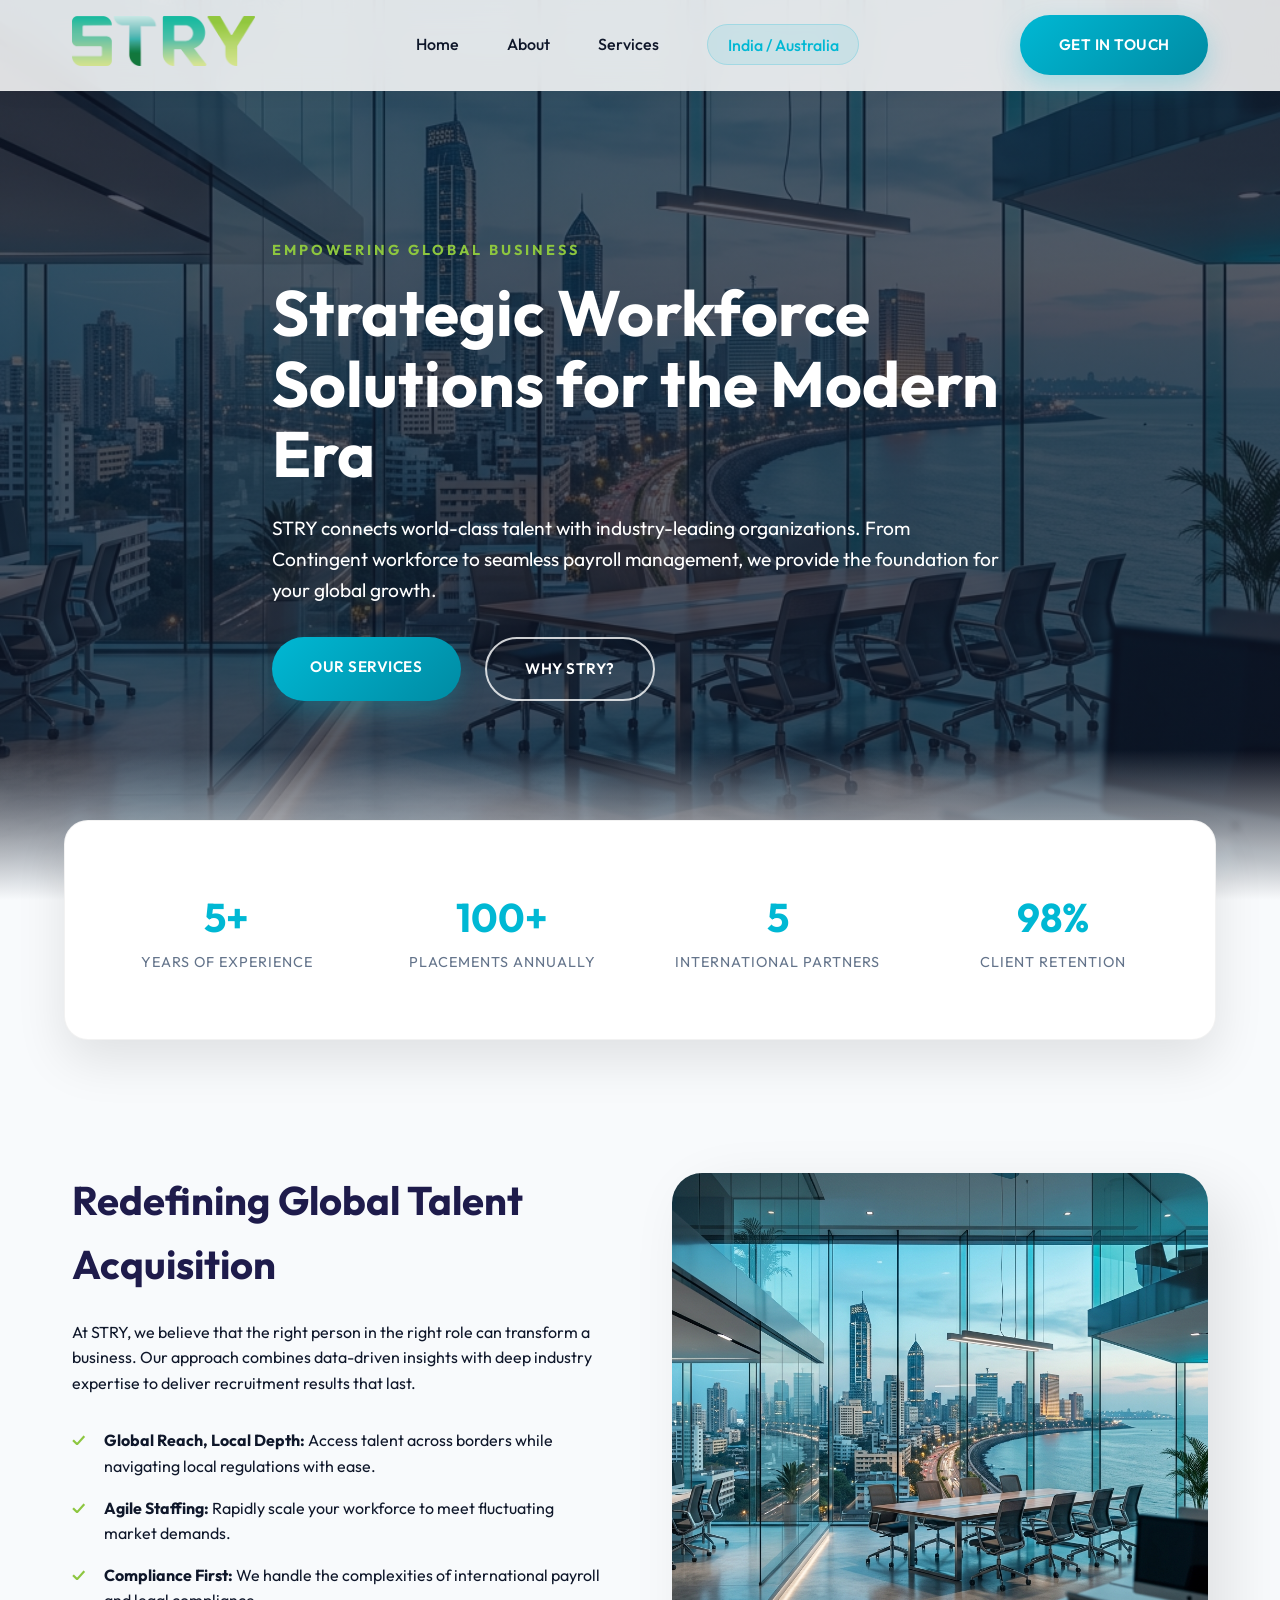
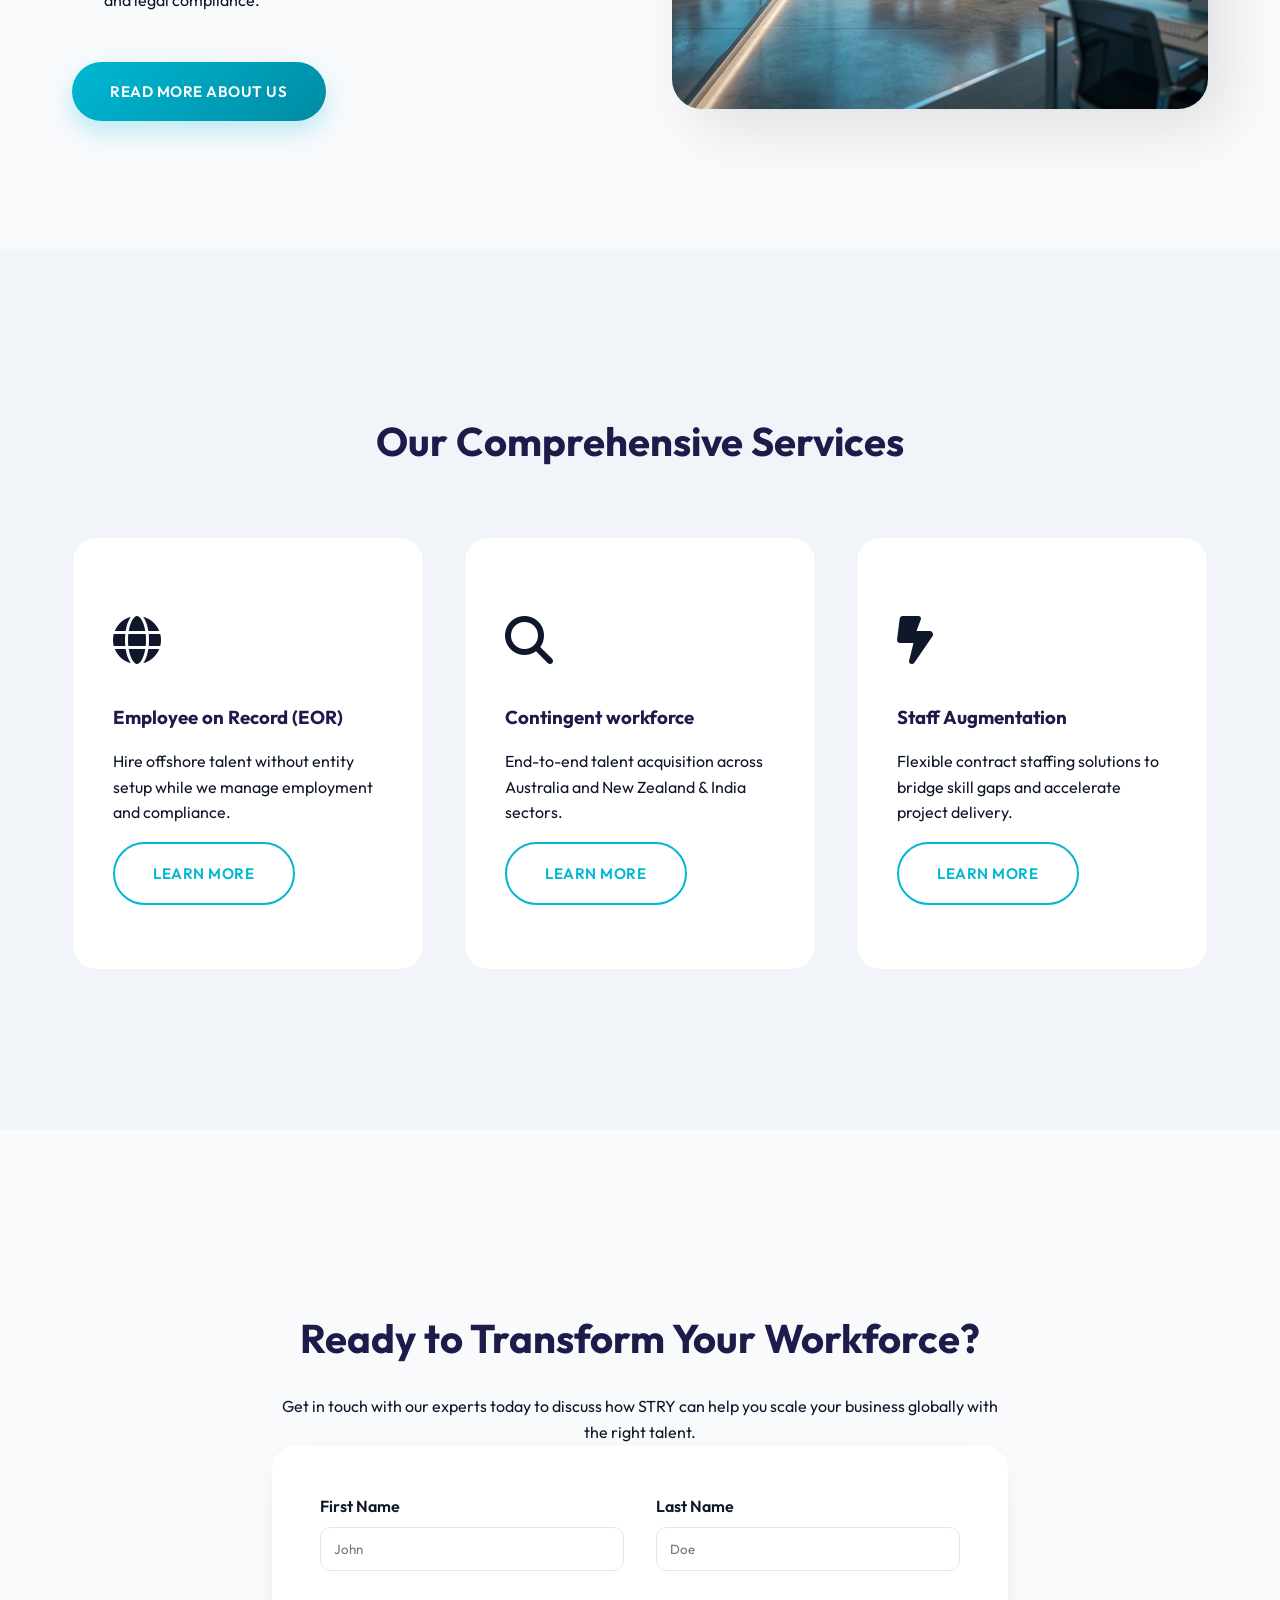
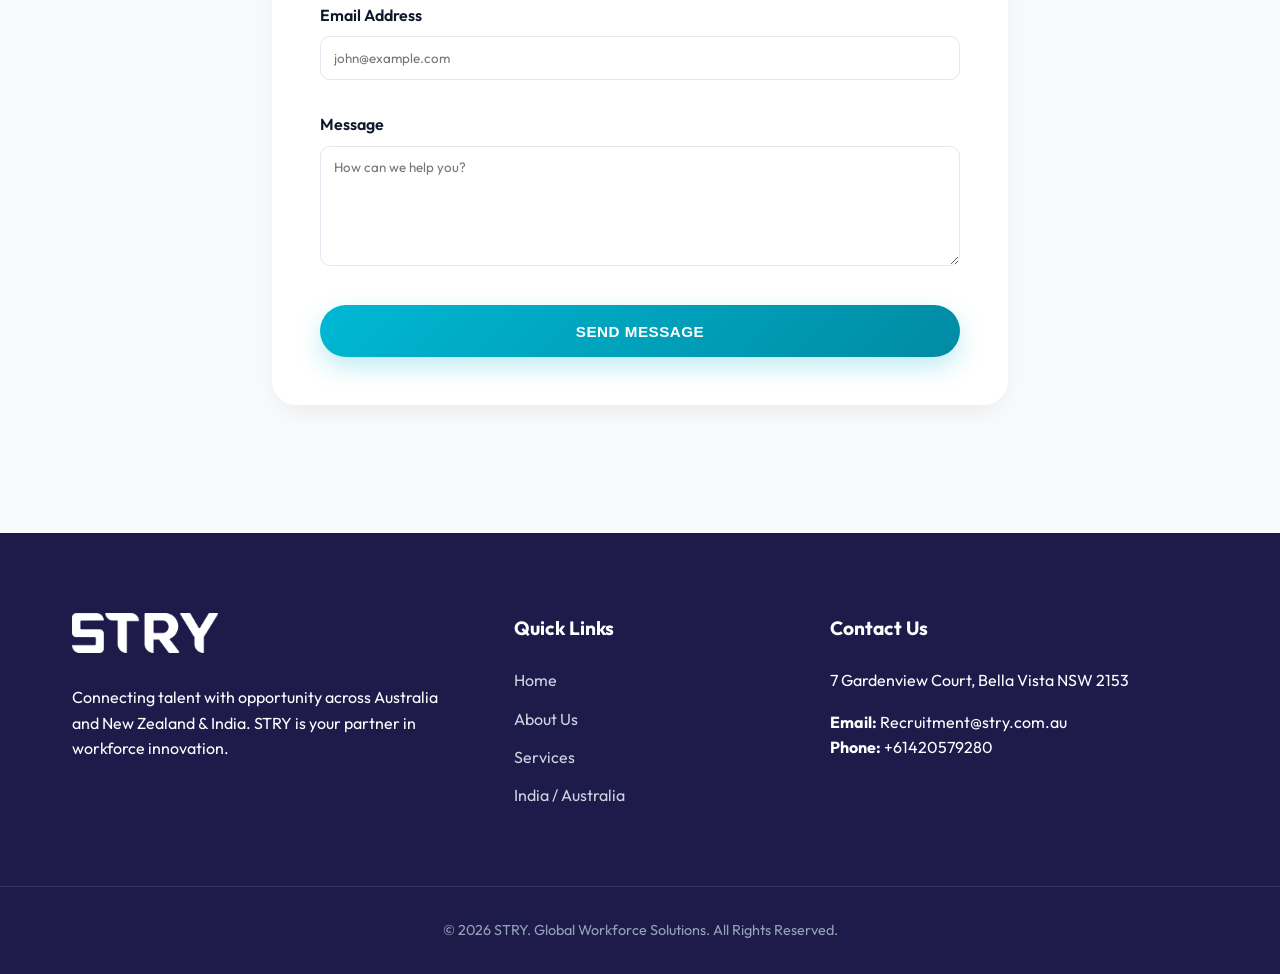
==== commit fdf5d7ab: "Updated website files" ====
--- a/index.html
+++ b/index.html
@@ -132,33 +132,28 @@
         </section>
 
         <section id="contact" class="about-section">
-            <div class="container" style="max-width: 800px; text-align: center;">
+            <div class="container contact-container" style="text-align: center;">
                 <h2 class="section-title reveal">Ready to Transform Your Workforce?</h2>
                 <p class="reveal delay-1">Get in touch with our experts today to discuss how STRY can help you scale
                     your business globally with the right talent.</p>
-                <form class="reveal delay-2"
-                    style="margin-top: 3rem; text-align: left; background: white; padding: 3rem; border-radius: 24px; box-shadow: var(--shadow);">
-                    <div style="display: grid; grid-template-columns: 1fr 1fr; gap: 2rem; margin-bottom: 2rem;">
+                <form class="contact-form reveal delay-2">
+                    <div class="contact-form-grid">
                         <div>
-                            <label style="display: block; margin-bottom: 0.5rem; font-weight: 600;">First Name</label>
-                            <input type="text" placeholder="John"
-                                style="width: 100%; padding: 0.8rem; border: 1px solid #e2e8f0; border-radius: 10px;">
+                            <label>First Name</label>
+                            <input type="text" placeholder="John">
                         </div>
                         <div>
-                            <label style="display: block; margin-bottom: 0.5rem; font-weight: 600;">Last Name</label>
-                            <input type="text" placeholder="Doe"
-                                style="width: 100%; padding: 0.8rem; border: 1px solid #e2e8f0; border-radius: 10px;">
+                            <label>Last Name</label>
+                            <input type="text" placeholder="Doe">
                         </div>
                     </div>
                     <div style="margin-bottom: 2rem;">
-                        <label style="display: block; margin-bottom: 0.5rem; font-weight: 600;">Email Address</label>
-                        <input type="email" placeholder="john@example.com"
-                            style="width: 100%; padding: 0.8rem; border: 1px solid #e2e8f0; border-radius: 10px;">
+                        <label>Email Address</label>
+                        <input type="email" placeholder="john@example.com">
                     </div>
                     <div style="margin-bottom: 2rem;">
-                        <label style="display: block; margin-bottom: 0.5rem; font-weight: 600;">Message</label>
-                        <textarea placeholder="How can we help you?"
-                            style="width: 100%; padding: 0.8rem; border: 1px solid #e2e8f0; border-radius: 10px; height: 120px;"></textarea>
+                        <label>Message</label>
+                        <textarea placeholder="How can we help you?"></textarea>
                     </div>
                     <button type="submit" class="btn btn-primary" style="width: 100%;">Send Message</button>
                 </form>
--- a/style.css
+++ b/style.css
@@ -203,6 +203,7 @@
     display: grid;
     grid-template-columns: repeat(4, 1fr);
     text-align: center;
+    gap: 1rem;
 }
 
 .stat-item .number {
@@ -320,6 +321,36 @@
     color: var(--dark-navy);
 }
 
+.process-grid {
+    display: grid;
+    grid-template-columns: repeat(4, 1fr);
+    gap: 2rem;
+}
+
+.process-card {
+    text-align: center;
+    padding: 2.5rem !important;
+}
+
+.process-card .number {
+    font-size: 3rem;
+    color: var(--primary);
+    font-weight: 700;
+    margin-bottom: 1rem;
+}
+
+@media (max-width: 992px) {
+    .process-grid {
+        grid-template-columns: 1fr 1fr;
+    }
+}
+
+@media (max-width: 576px) {
+    .process-grid {
+        grid-template-columns: 1fr;
+    }
+}
+
 /* Footer */
 footer {
     background: var(--dark-navy);
@@ -374,6 +405,57 @@
     border-radius: 50px;
     border: none;
     flex: 1;
+}
+
+/* Contact Form */
+.contact-container {
+    max-width: 800px;
+    margin: 3rem auto 0;
+}
+
+.contact-form {
+    text-align: left;
+    background: var(--white);
+    padding: 3rem;
+    border-radius: 24px;
+    box-shadow: var(--shadow);
+}
+
+.contact-form-grid {
+    display: grid;
+    grid-template-columns: 1fr 1fr;
+    gap: 2rem;
+    margin-bottom: 2rem;
+}
+
+.contact-form label {
+    display: block;
+    margin-bottom: 0.5rem;
+    font-weight: 600;
+}
+
+.contact-form input, .contact-form textarea {
+    width: 100%;
+    padding: 0.8rem;
+    border: 1px solid #e2e8f0;
+    border-radius: 10px;
+    font-family: inherit;
+}
+
+.contact-form textarea {
+    height: 120px;
+    resize: vertical;
+}
+
+@media (max-width: 576px) {
+    .contact-form {
+        padding: 2rem 1.5rem;
+    }
+    
+    .contact-form-grid {
+        grid-template-columns: 1fr;
+        gap: 1rem;
+    }
 }
 
 .footer-bottom {
@@ -412,8 +494,17 @@
         padding-top: 4rem;
         transition: var(--transition);
         z-index: 999;
+        box-shadow: 0 10px 30px rgba(0,0,0,0.1);
     }
     
+    .nav-links li {
+        margin: 1.5rem 0;
+    }
+
+    .nav-links a {
+        font-size: 1.2rem;
+    }
+
     .nav-links.active {
         left: 0;
     }
@@ -440,6 +531,77 @@
     
     .stats-grid {
         grid-template-columns: 1fr 1fr;
+        gap: 2rem;
+    }
+
+    .leadership-grid {
+        grid-template-columns: repeat(2, 1fr);
+    }
+}
+
+@media (max-width: 768px) {
+    .container {
+        padding: 0 1.5rem;
+    }
+
+    .hero h1 {
+        font-size: 2.5rem;
+    }
+
+    .hero p {
+        font-size: 1.1rem;
+    }
+
+    .hero-btns {
+        flex-direction: column;
+        gap: 1rem;
+    }
+
+    .btn {
+        width: 100%;
+        text-align: center;
+    }
+
+    .section-title {
+        font-size: 2rem;
+    }
+
+    .client-grid {
+        grid-template-columns: repeat(2, 1fr);
+    }
+
+    .footer-grid {
+        gap: 2.5rem;
+    }
+}
+
+@media (max-width: 576px) {
+    .hero h1 {
+        font-size: 2.2rem;
+    }
+
+    .services-grid, .leadership-grid, .stats-grid {
+        grid-template-columns: 1fr;
+    }
+
+    .stats-section {
+        width: 95%;
+        padding: 3rem 1rem;
+    }
+
+    .service-card {
+        padding: 3rem 2rem;
+    }
+
+    .leader-card {
+        aspect-ratio: 1/1;
+    }
+
+    .newsletter-form {
+        flex-direction: column;
+    }
+
+    .nav-links {
         gap: 2rem;
     }
 }
